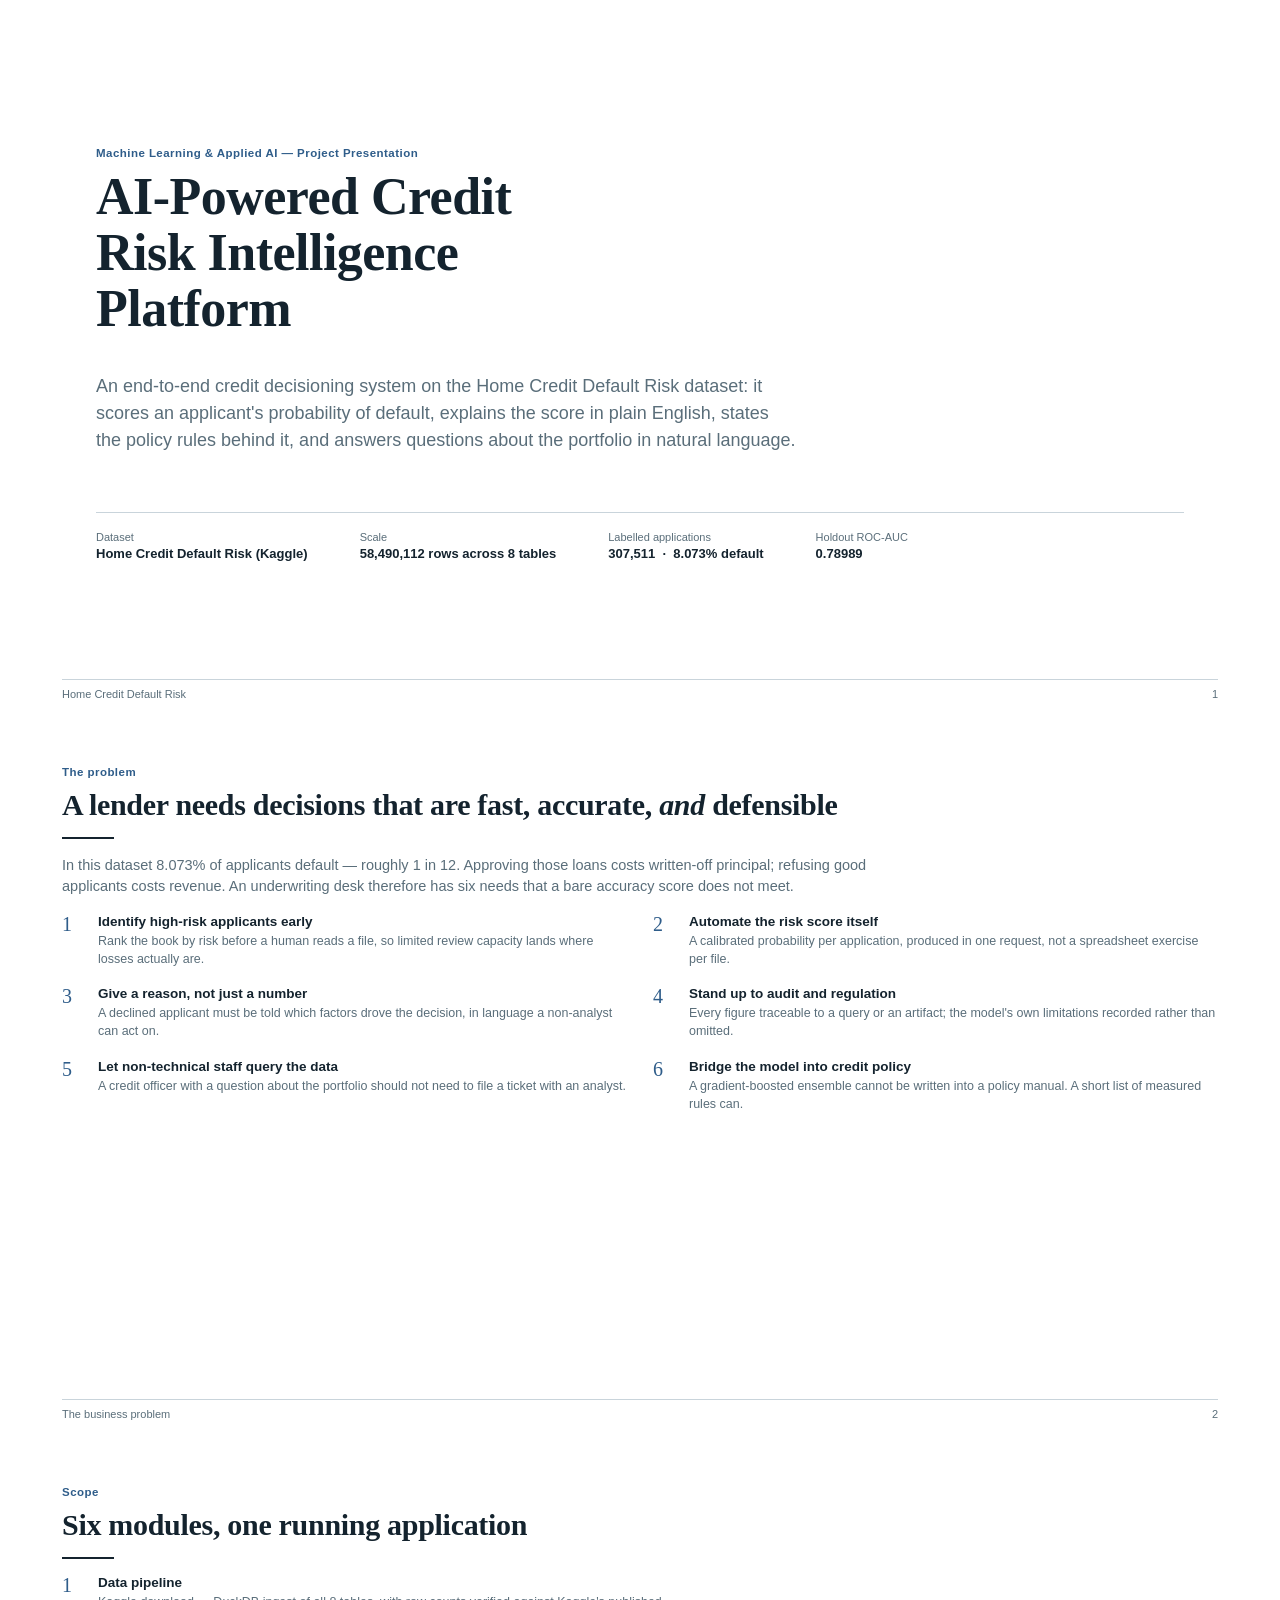
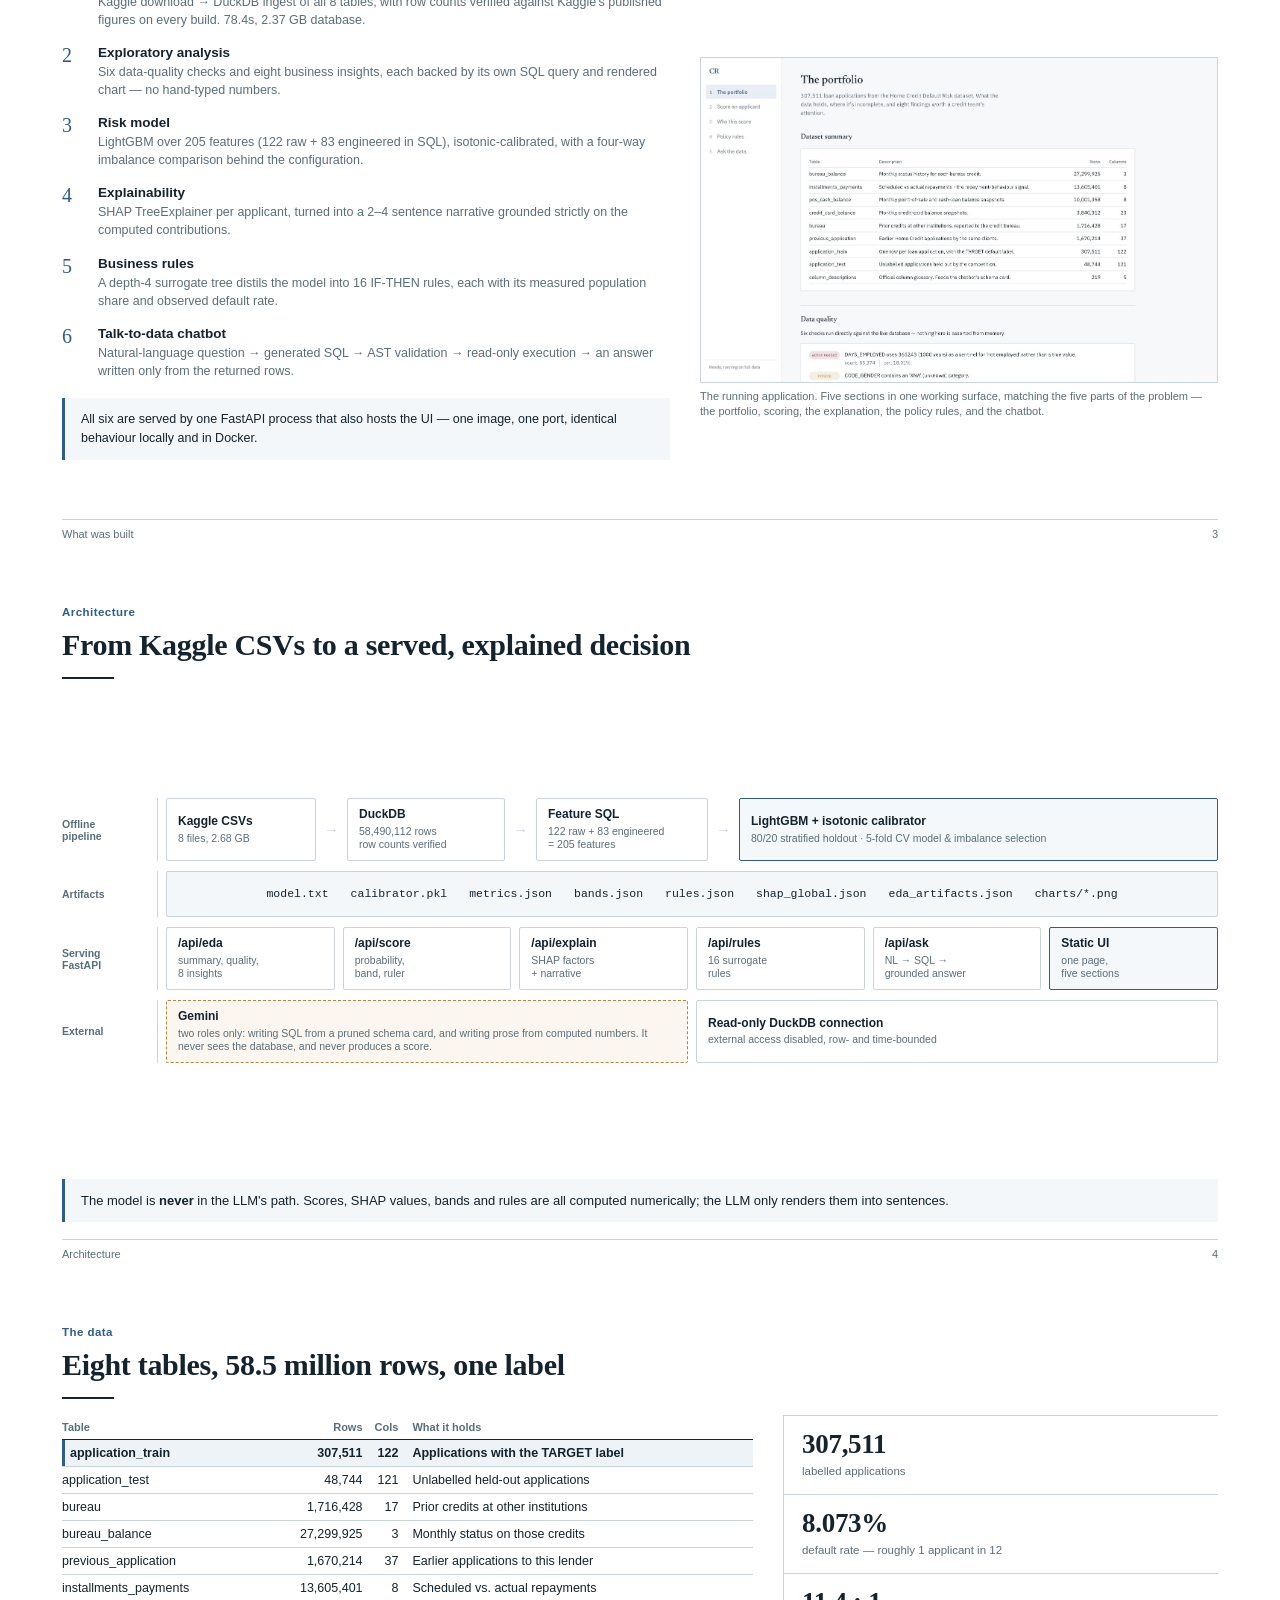
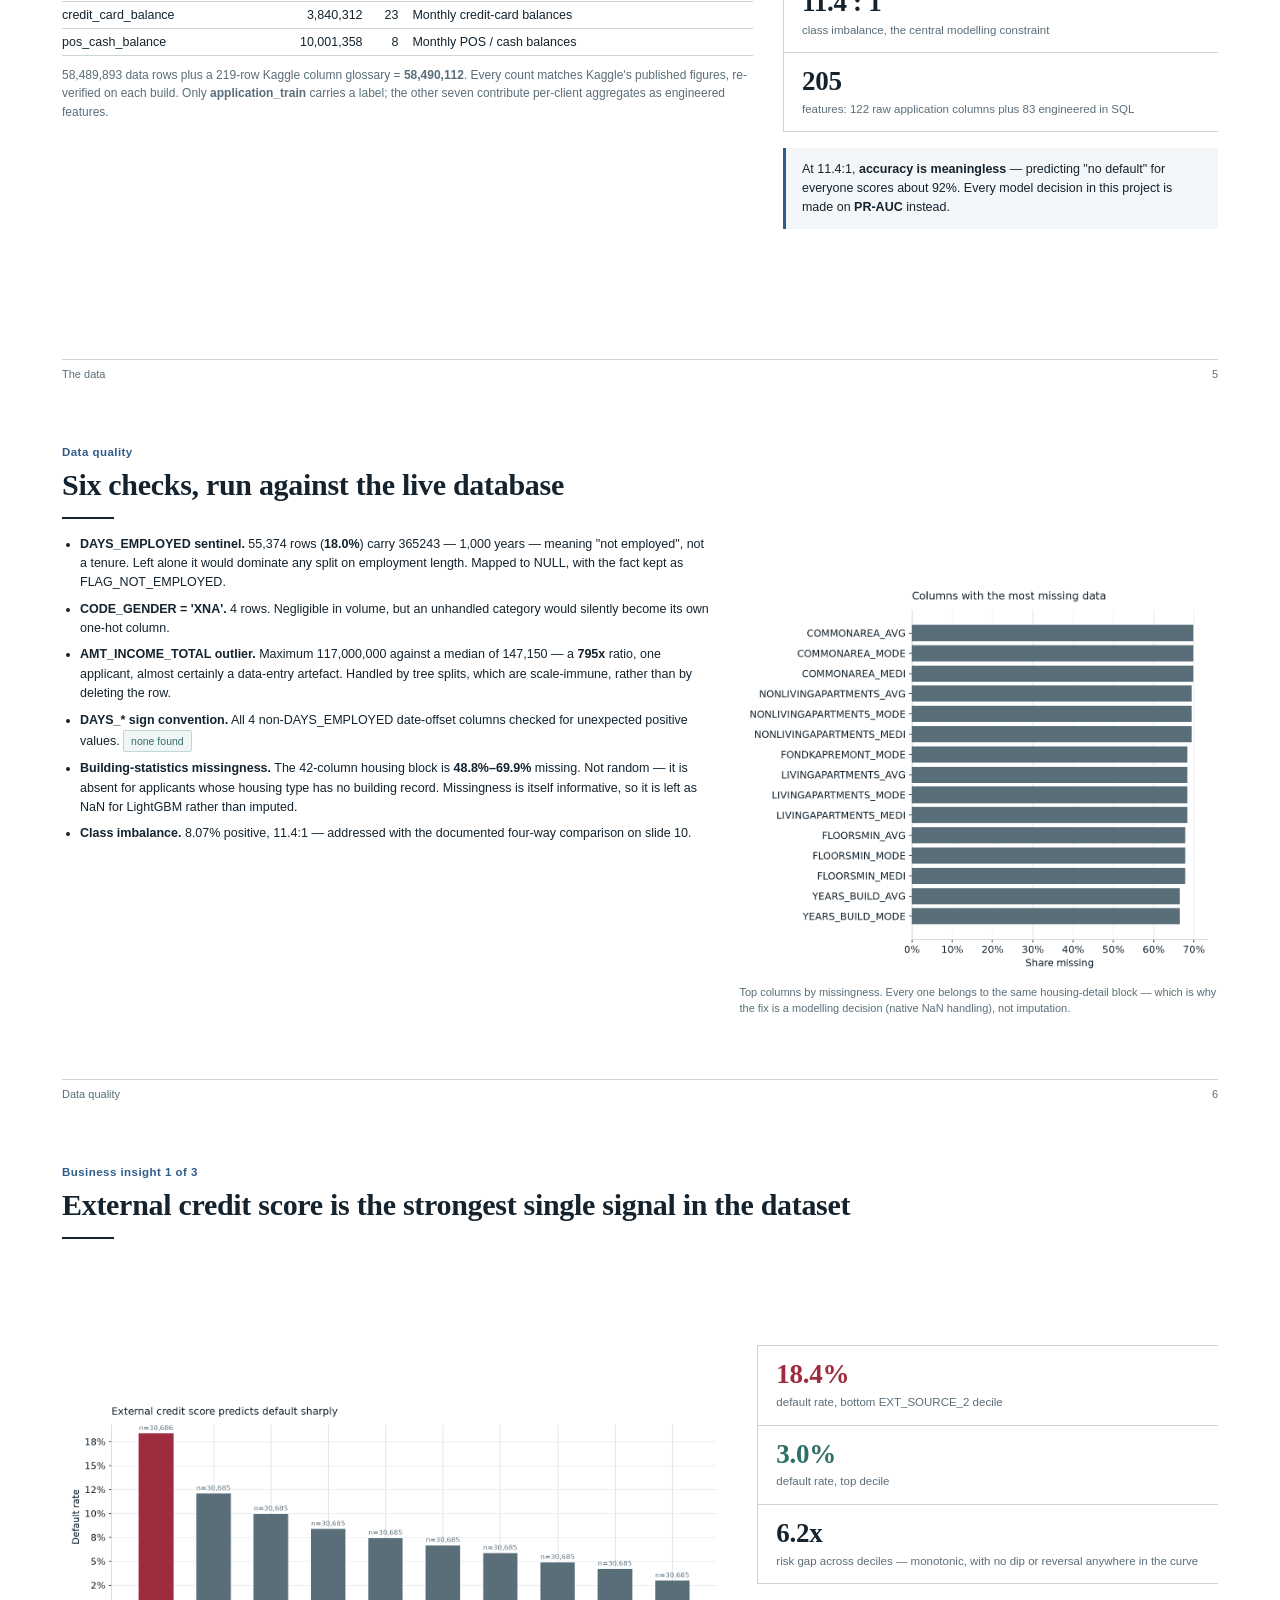
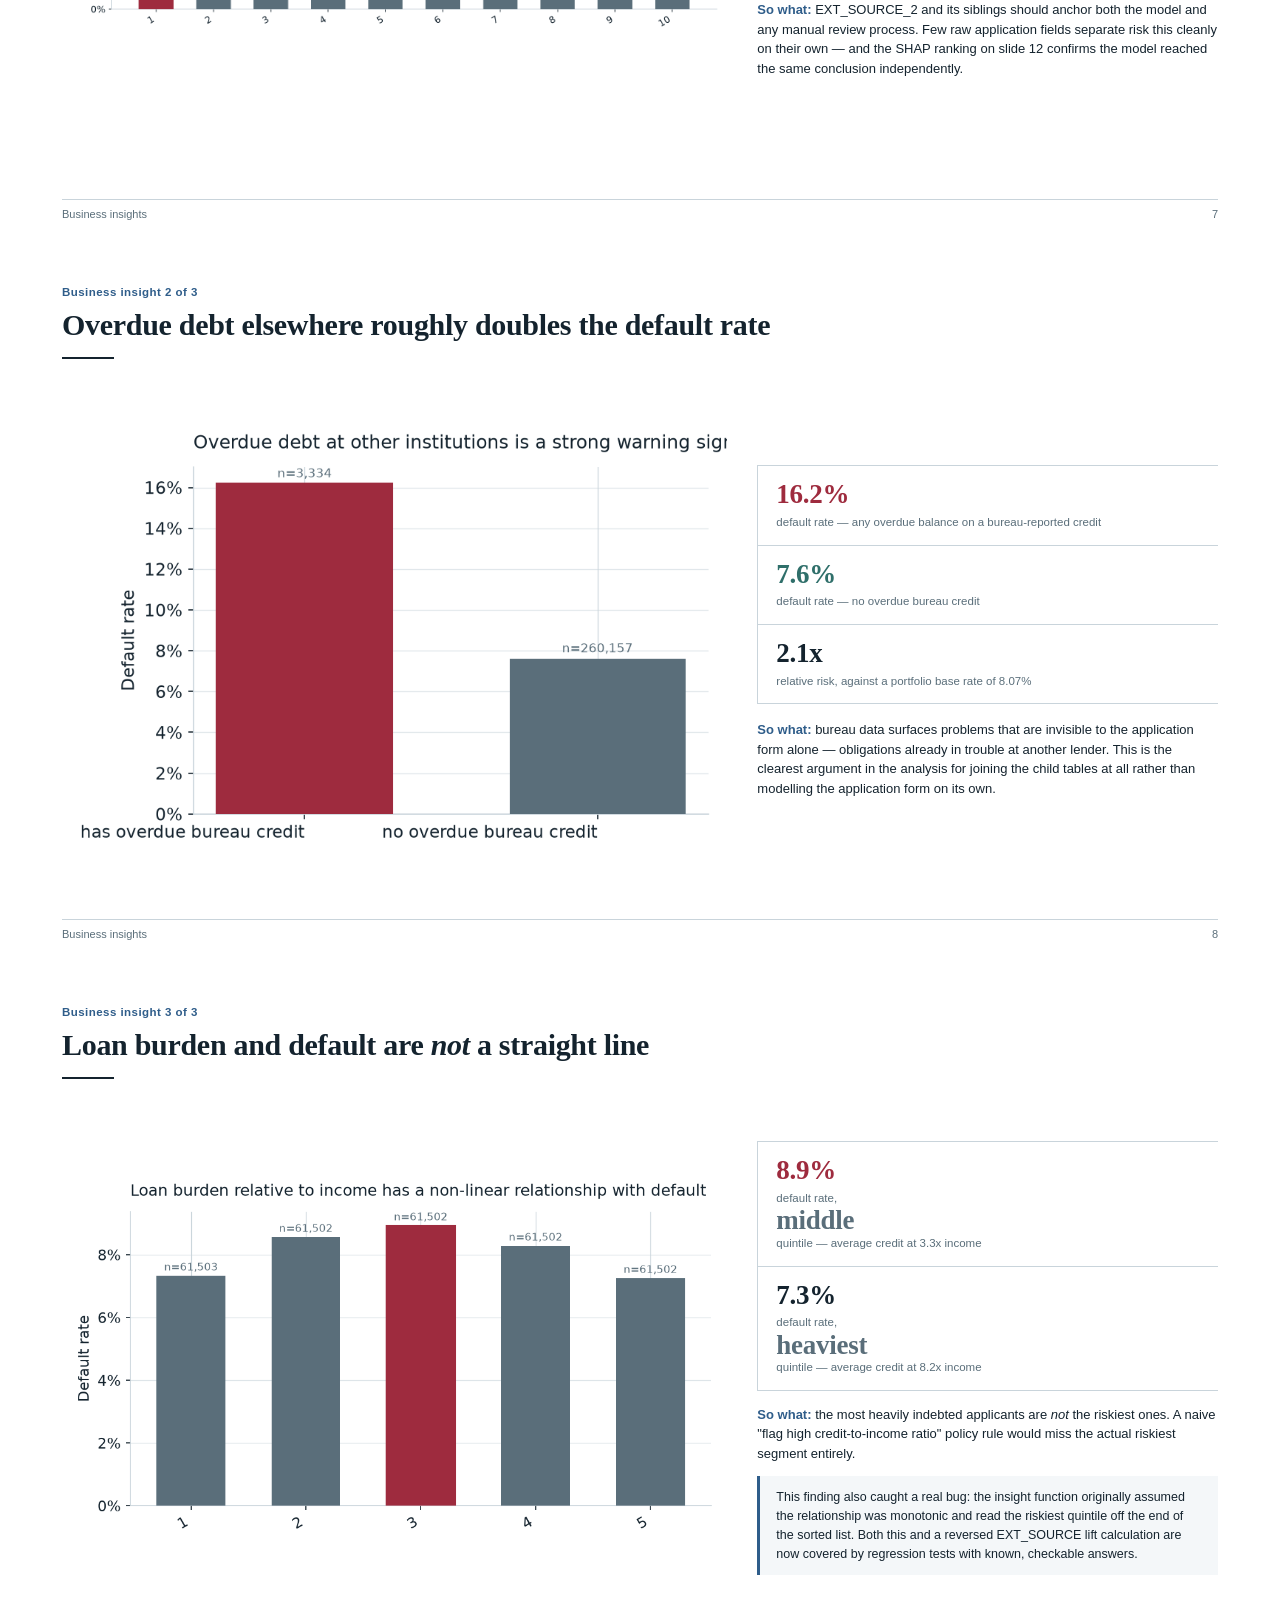
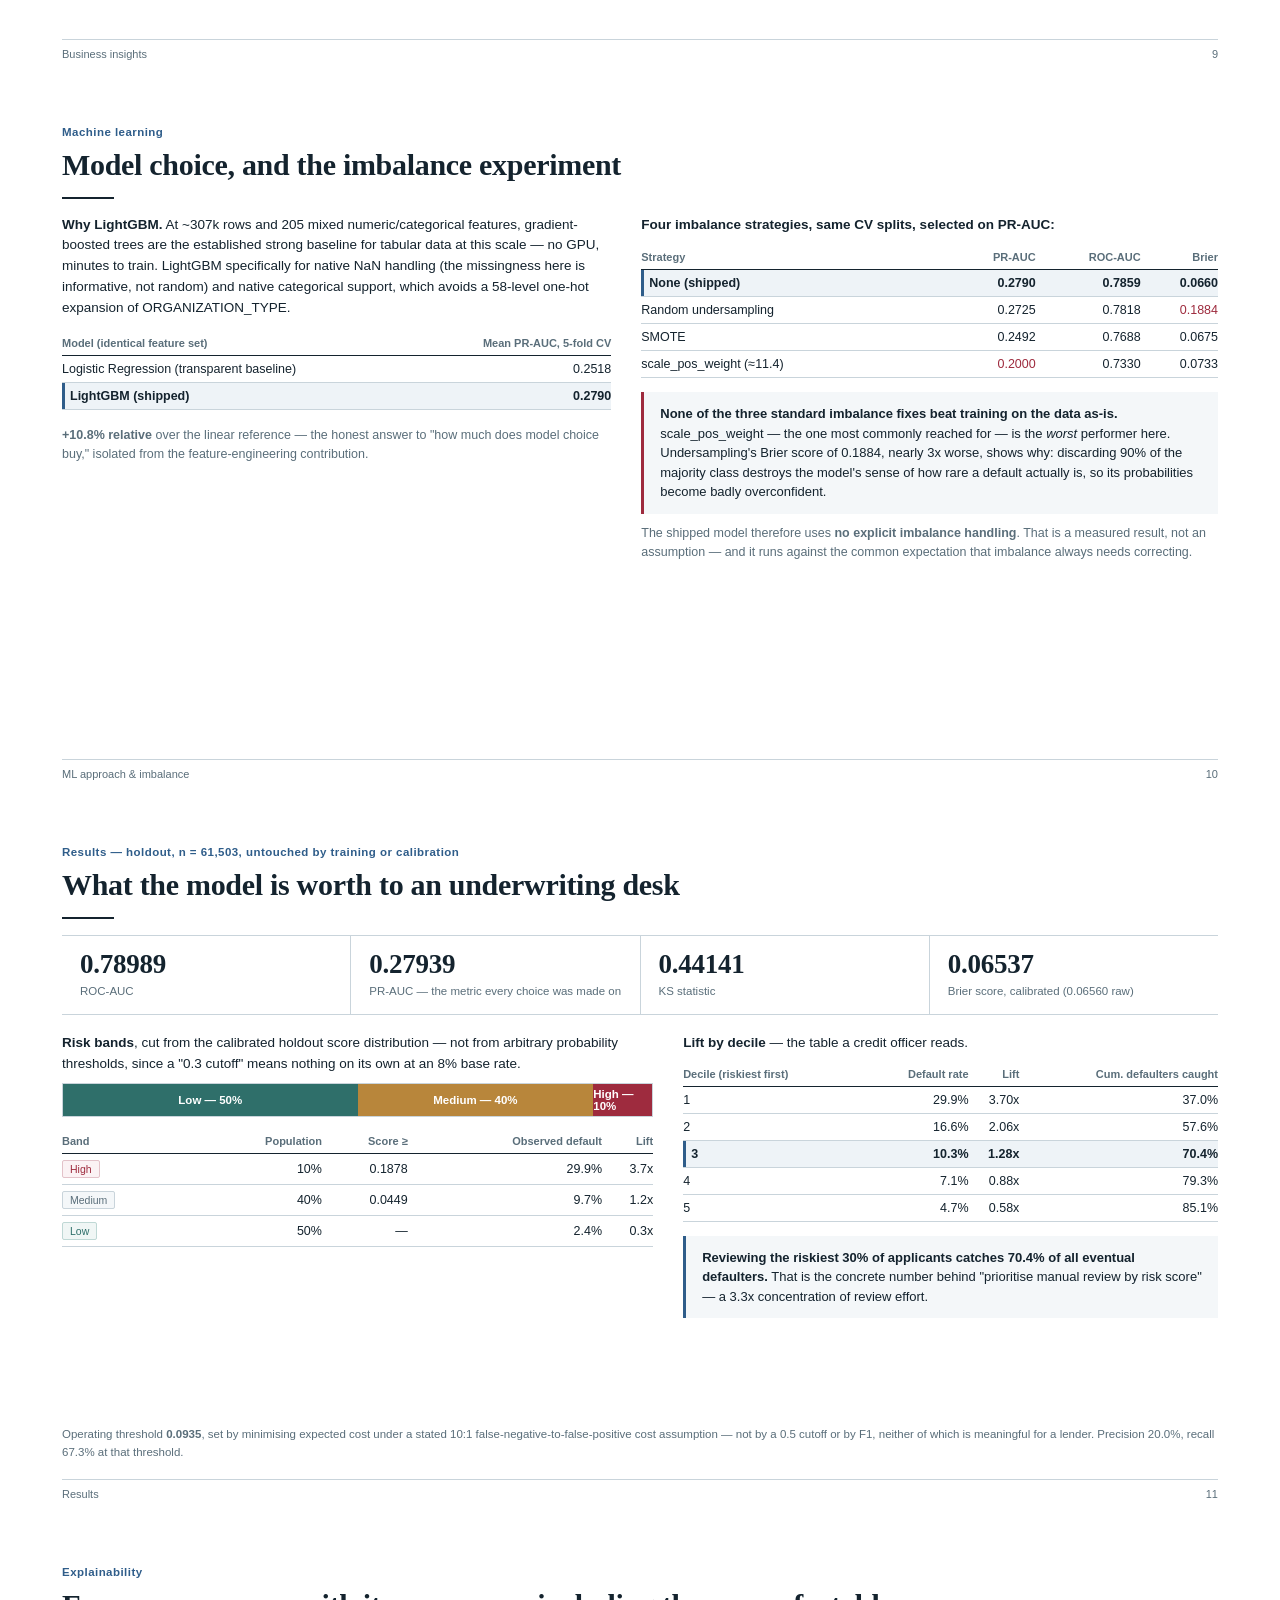
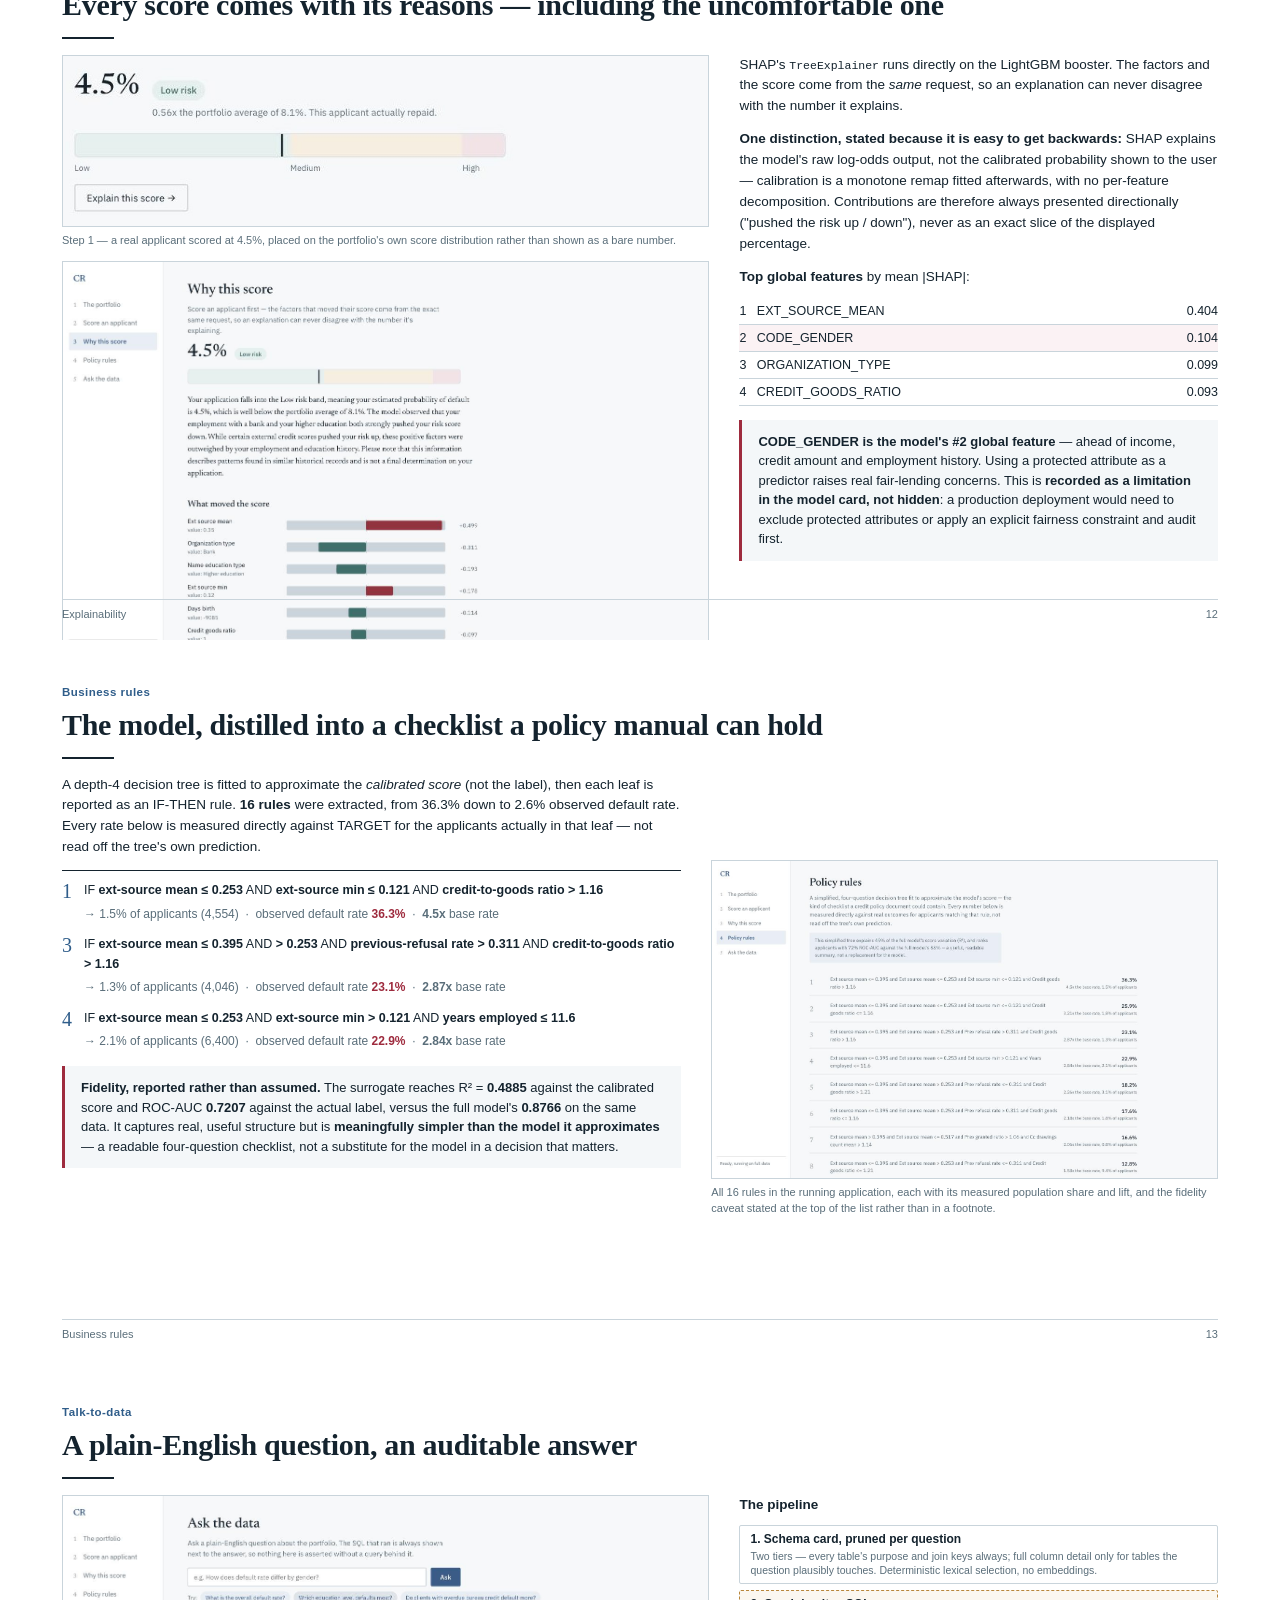
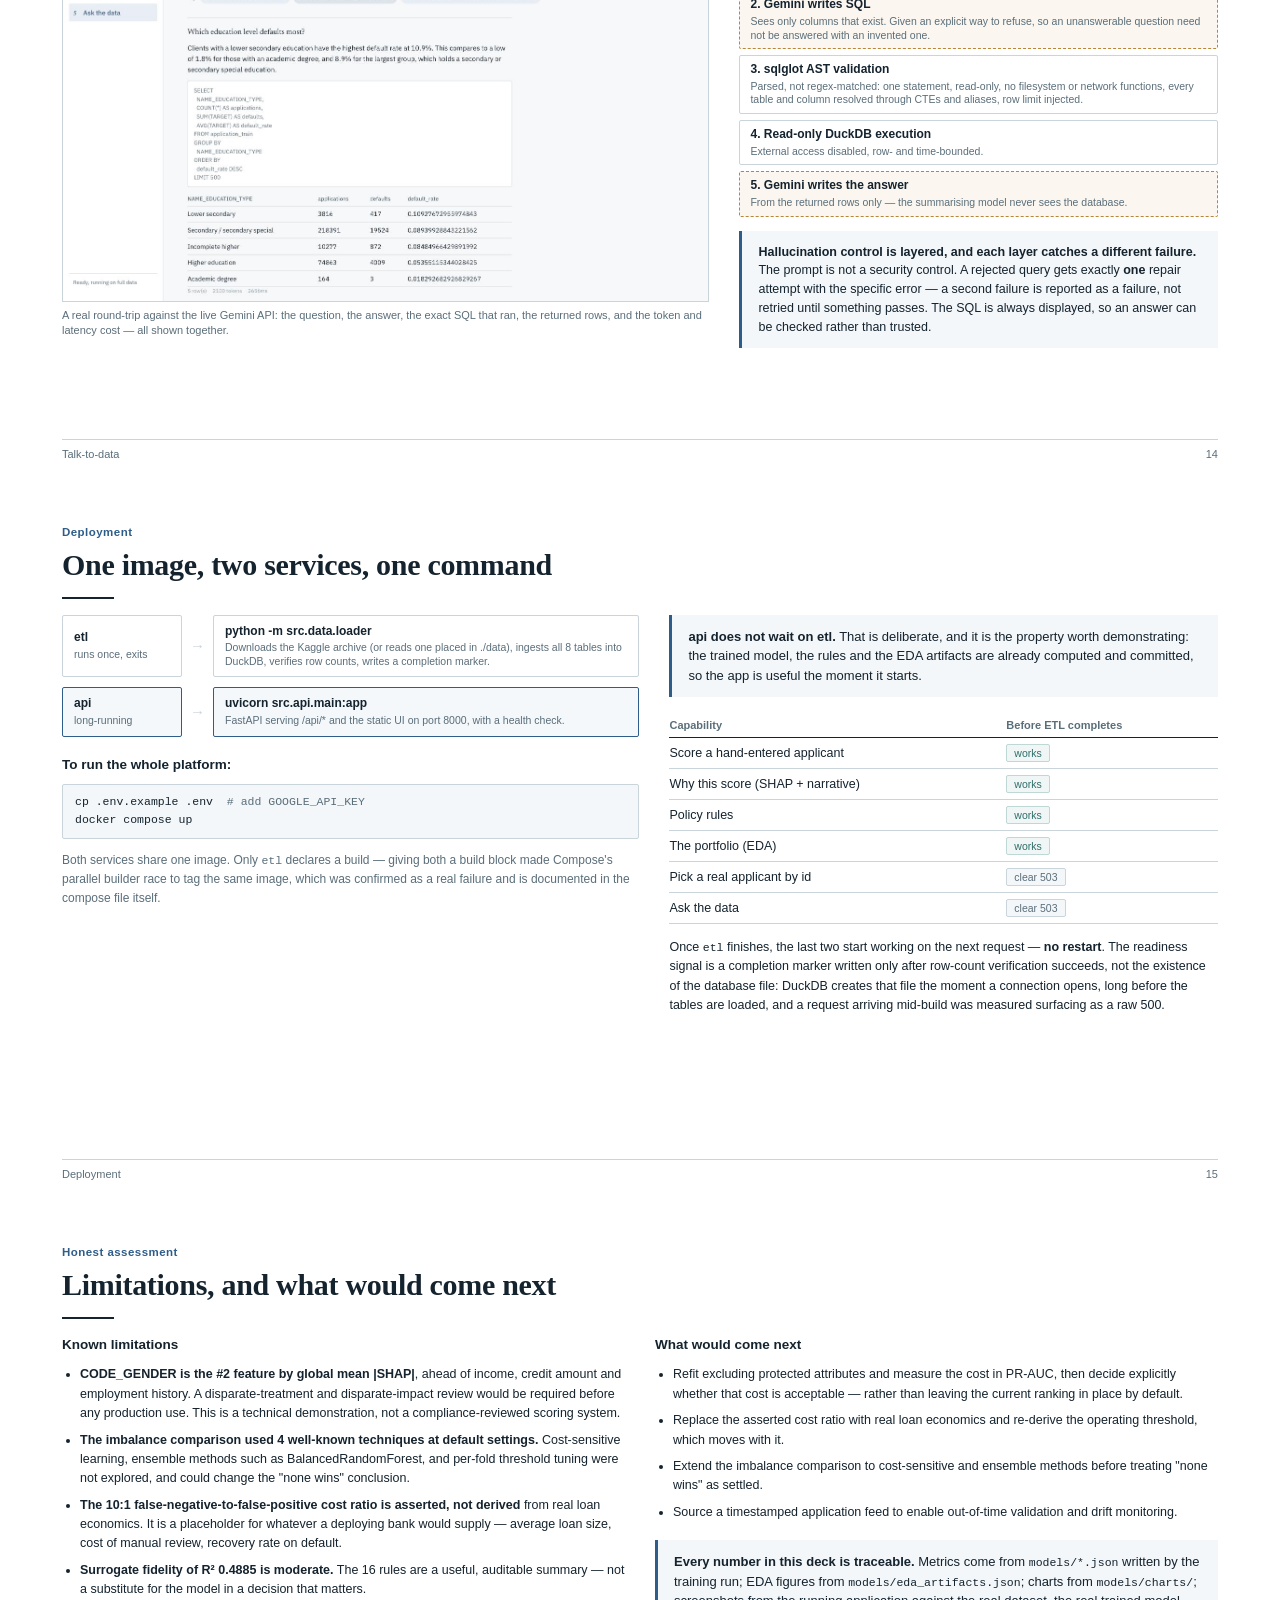
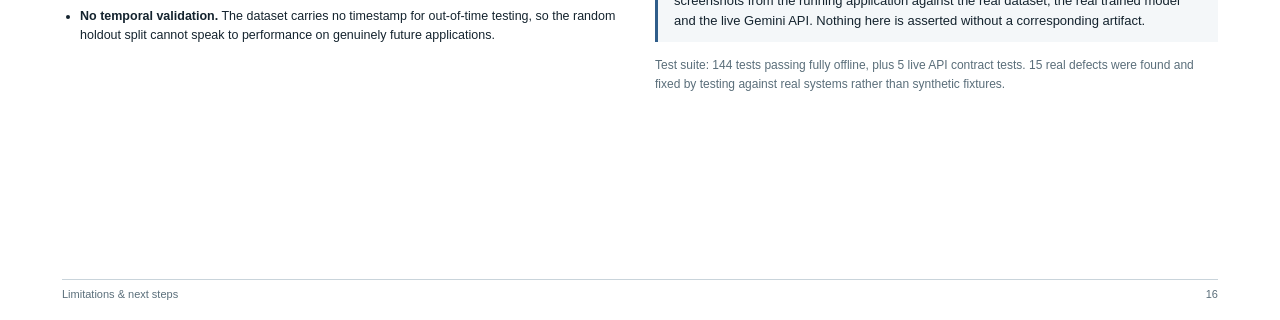
==== documents/presentation.html @ fe4139da "Add the project presentation (16 pages) with real app screenshots documents/project_presentation.pdf" ====
<!doctype html>
<html lang="en">
<head>
<meta charset="utf-8">
<title>AI-Powered Credit Risk Intelligence Platform</title>
<style>
  @page { size: 1280px 720px; margin: 0; }

  :root {
    --paper: #FFFFFF;
    --wash: #F4F7F9;
    --ink: #14232E;
    --slate: #5A6E7A;
    --hairline: #C9D4DB;
    --accent: #2F5D8A;
    --low: #2F6F6A;
    --med: #B8863B;
    --high: #9E2B3E;
  }

  * { box-sizing: border-box; }

  html, body {
    margin: 0; padding: 0;
    background: #fff;
    color: var(--ink);
    font-family: "IBM Plex Sans", -apple-system, "Segoe UI", Helvetica, Arial, sans-serif;
    -webkit-print-color-adjust: exact;
    print-color-adjust: exact;
  }

  .slide {
    width: 1280px; height: 720px;
    padding: 46px 62px 58px;
    page-break-after: always;
    break-after: page;
    position: relative;
    overflow: hidden;
    background: var(--paper);
    display: flex; flex-direction: column;
  }
  .slide:last-child { page-break-after: auto; break-after: auto; }

  /* running foot */
  .foot {
    position: absolute; left: 62px; right: 62px; bottom: 20px;
    display: flex; justify-content: space-between; align-items: baseline;
    font-size: 11px; color: var(--slate);
    border-top: 1px solid var(--hairline); padding-top: 8px;
  }
  .foot .n { font-variant-numeric: tabular-nums; }

  h1 {
    font-family: Georgia, "Times New Roman", serif;
    font-size: 30px; line-height: 1.15; font-weight: 600;
    margin: 0 0 4px;
    letter-spacing: -0.01em;
  }
  .eyebrow {
    font-size: 11.5px; color: var(--accent); font-weight: 600;
    margin: 0 0 10px; letter-spacing: 0.04em;
  }
  .deck { font-size: 14.5px; color: var(--slate); line-height: 1.5; max-width: 105ch; margin: 0 0 16px; }
  .body { font-size: 13.5px; line-height: 1.55; }

  .rule { height: 2px; background: var(--ink); width: 52px; margin: 10px 0 16px; }

  /* ---------- title slide ---------- */
  .title-slide { justify-content: center; padding-left: 96px; padding-right: 96px; }
  .title-slide h1 { font-size: 52px; line-height: 1.08; max-width: 20ch; margin-bottom: 18px; }
  .title-sub { font-size: 18px; color: var(--slate); line-height: 1.5; max-width: 70ch; }
  .title-meta {
    margin-top: 40px; padding-top: 18px; border-top: 1px solid var(--hairline);
    display: flex; gap: 52px; font-size: 13px;
  }
  .title-meta div span { display: block; color: var(--slate); font-size: 11px; margin-bottom: 3px; }
  .title-meta div b { font-weight: 600; font-variant-numeric: tabular-nums; }

  /* ---------- generic layout helpers ---------- */
  .cols { display: flex; gap: 30px; flex: 1; min-height: 0; }
  .col { flex: 1; min-width: 0; }
  .grow { flex: 1; min-height: 0; }

  .grid2 { display: grid; grid-template-columns: 1fr 1fr; gap: 14px 26px; }
  .grid3 { display: grid; grid-template-columns: repeat(3, 1fr); gap: 14px 22px; }

  /* numbered need/module cards */
  .item { display: flex; gap: 12px; align-items: flex-start; }
  .item .num {
    font-family: Georgia, serif; font-size: 20px; color: var(--accent);
    line-height: 1; width: 24px; flex: none; font-variant-numeric: tabular-nums;
  }
  .item .t { font-size: 13.5px; font-weight: 600; margin: 0 0 3px; }
  .item .d { font-size: 12.5px; color: var(--slate); line-height: 1.45; margin: 0; }

  /* stat blocks */
  .stats { display: flex; gap: 0; border-top: 1px solid var(--hairline); border-bottom: 1px solid var(--hairline); }
  .stat { flex: 1; padding: 14px 18px; border-right: 1px solid var(--hairline); }
  .stat:last-child { border-right: 0; }
  .stat b {
    display: block; font-family: Georgia, serif; font-size: 27px; font-weight: 600;
    line-height: 1.1; font-variant-numeric: tabular-nums; letter-spacing: -0.01em;
  }
  .stat span { display: block; font-size: 11.5px; color: var(--slate); margin-top: 5px; line-height: 1.35; }

  /* tables */
  table { width: 100%; border-collapse: collapse; font-size: 12.5px; }
  th {
    text-align: left; font-weight: 600; font-size: 11px; color: var(--slate);
    padding: 6px 10px 6px 0; border-bottom: 1px solid var(--ink);
  }
  td { padding: 6px 10px 6px 0; border-bottom: 1px solid var(--hairline); font-variant-numeric: tabular-nums; }
  td.num, th.num { text-align: right; padding-right: 0; }
  tr.hl td { background: #EEF3F7; font-weight: 600; }
  tr.hl td:first-child { box-shadow: inset 3px 0 0 var(--accent); padding-left: 8px; }

  /* charts + screenshots */
  figure { margin: 0; }
  .shot {
    border: 1px solid var(--hairline); background: var(--wash);
    display: block; width: 100%; height: auto;
  }
  .chart { display: block; width: 100%; height: auto; }
  figcaption { font-size: 11px; color: var(--slate); margin-top: 6px; line-height: 1.4; }

  /* callout */
  .callout {
    background: var(--wash); border-left: 3px solid var(--accent);
    padding: 12px 16px; font-size: 13px; line-height: 1.5;
  }
  .callout.warn { border-left-color: var(--high); }
  .callout b { font-weight: 600; }

  .sowhat { font-size: 13px; line-height: 1.5; }
  .sowhat b { color: var(--accent); }

  ul.tight { margin: 0; padding-left: 18px; font-size: 13px; line-height: 1.55; }
  ul.tight li { margin-bottom: 7px; }
  ul.tight li b { font-weight: 600; }

  .mono { font-family: "SF Mono", Menlo, Consolas, monospace; font-size: 11.5px; }

  .tag {
    display: inline-block; font-size: 10.5px; padding: 2px 7px; border-radius: 2px;
    background: var(--wash); color: var(--slate); border: 1px solid var(--hairline);
  }
  .tag.hi { color: var(--high); border-color: #E3C2C9; background: #FBF2F4; }
  .tag.lo { color: var(--low); border-color: #BFD8D5; background: #F0F6F5; }

  /* architecture diagram */
  .arch { display: flex; flex-direction: column; gap: 10px; flex: 1; justify-content: center; }
  .lane { display: flex; align-items: stretch; gap: 8px; }
  .lane-label {
    width: 96px; flex: none; font-size: 10.5px; color: var(--slate);
    display: flex; align-items: center; font-weight: 600;
    border-right: 1px solid var(--hairline); padding-right: 10px;
  }
  .box {
    border: 1px solid var(--hairline); background: var(--paper);
    padding: 8px 11px; font-size: 12px; line-height: 1.3; border-radius: 2px;
    display: flex; flex-direction: column; justify-content: center; min-height: 46px;
  }
  .box b { display: block; font-weight: 600; font-size: 12px; }
  .box i { font-style: normal; display: block; font-size: 10.5px; color: var(--slate); margin-top: 2px; }
  .box.accent { border-color: var(--accent); border-width: 1.5px; background: #F4F8FB; }
  .box.llm { border-color: var(--med); background: #FBF7F0; border-style: dashed; }
  .arrow { display: flex; align-items: center; color: var(--hairline); font-size: 15px; flex: none; }
  .flex1 { flex: 1; }

  /* band bar */
  .bands { display: flex; height: 34px; border: 1px solid var(--hairline); }
  .band { display: flex; align-items: center; justify-content: center; font-size: 11.5px; color: #fff; font-weight: 600; }
  .band.h { background: var(--high); }
  .band.m { background: var(--med); }
  .band.l { background: var(--low); }
  .bandkey { display: flex; margin-top: 6px; font-size: 11px; color: var(--slate); }
</style>
</head>
<body>

<!-- ============================================ 1. TITLE -->
<section class="slide title-slide">
  <p class="eyebrow">Machine Learning &amp; Applied AI — Project Presentation</p>
  <h1>AI-Powered Credit Risk Intelligence Platform</h1>
  <p class="title-sub">
    An end-to-end credit decisioning system on the Home Credit Default Risk dataset:
    it scores an applicant's probability of default, explains the score in plain
    English, states the policy rules behind it, and answers questions about the
    portfolio in natural language.
  </p>
  <div class="title-meta">
    <div><span>Dataset</span><b>Home Credit Default Risk (Kaggle)</b></div>
    <div><span>Scale</span><b>58,490,112 rows across 8 tables</b></div>
    <div><span>Labelled applications</span><b>307,511 &nbsp;·&nbsp; 8.073% default</b></div>
    <div><span>Holdout ROC-AUC</span><b>0.78989</b></div>
  </div>
  <div class="foot"><span>Home Credit Default Risk</span><span class="n">1</span></div>
</section>

<!-- ============================================ 2. BUSINESS PROBLEM -->
<section class="slide">
  <p class="eyebrow">The problem</p>
  <h1>A lender needs decisions that are fast, accurate, <em>and</em> defensible</h1>
  <div class="rule"></div>
  <p class="deck">
    In this dataset 8.073% of applicants default — roughly 1 in 12. Approving those
    loans costs written-off principal; refusing good applicants costs revenue.
    An underwriting desk therefore has six needs that a bare accuracy score does not meet.
  </p>
  <div class="grid2 grow" style="align-content:start; row-gap:18px;">
    <div class="item"><span class="num">1</span><div>
      <p class="t">Identify high-risk applicants early</p>
      <p class="d">Rank the book by risk before a human reads a file, so limited review capacity lands where losses actually are.</p></div></div>
    <div class="item"><span class="num">2</span><div>
      <p class="t">Automate the risk score itself</p>
      <p class="d">A calibrated probability per application, produced in one request, not a spreadsheet exercise per file.</p></div></div>
    <div class="item"><span class="num">3</span><div>
      <p class="t">Give a reason, not just a number</p>
      <p class="d">A declined applicant must be told which factors drove the decision, in language a non-analyst can act on.</p></div></div>
    <div class="item"><span class="num">4</span><div>
      <p class="t">Stand up to audit and regulation</p>
      <p class="d">Every figure traceable to a query or an artifact; the model's own limitations recorded rather than omitted.</p></div></div>
    <div class="item"><span class="num">5</span><div>
      <p class="t">Let non-technical staff query the data</p>
      <p class="d">A credit officer with a question about the portfolio should not need to file a ticket with an analyst.</p></div></div>
    <div class="item"><span class="num">6</span><div>
      <p class="t">Bridge the model into credit policy</p>
      <p class="d">A gradient-boosted ensemble cannot be written into a policy manual. A short list of measured rules can.</p></div></div>
  </div>
  <div class="foot"><span>The business problem</span><span class="n">2</span></div>
</section>

<!-- ============================================ 3. WHAT WAS BUILT -->
<section class="slide">
  <p class="eyebrow">Scope</p>
  <h1>Six modules, one running application</h1>
  <div class="rule"></div>
  <div class="cols">
    <div class="col" style="flex:1.08; display:flex; flex-direction:column; gap:16px">
      <div class="item"><span class="num">1</span><div>
        <p class="t">Data pipeline</p>
        <p class="d">Kaggle download → DuckDB ingest of all 8 tables, with row counts verified against Kaggle's published figures on every build. 78.4s, 2.37 GB database.</p></div></div>
      <div class="item"><span class="num">2</span><div>
        <p class="t">Exploratory analysis</p>
        <p class="d">Six data-quality checks and eight business insights, each backed by its own SQL query and rendered chart — no hand-typed numbers.</p></div></div>
      <div class="item"><span class="num">3</span><div>
        <p class="t">Risk model</p>
        <p class="d">LightGBM over 205 features (122 raw + 83 engineered in SQL), isotonic-calibrated, with a four-way imbalance comparison behind the configuration.</p></div></div>
      <div class="item"><span class="num">4</span><div>
        <p class="t">Explainability</p>
        <p class="d">SHAP TreeExplainer per applicant, turned into a 2–4 sentence narrative grounded strictly on the computed contributions.</p></div></div>
      <div class="item"><span class="num">5</span><div>
        <p class="t">Business rules</p>
        <p class="d">A depth-4 surrogate tree distils the model into 16 IF-THEN rules, each with its measured population share and observed default rate.</p></div></div>
      <div class="item"><span class="num">6</span><div>
        <p class="t">Talk-to-data chatbot</p>
        <p class="d">Natural-language question → generated SQL → AST validation → read-only execution → an answer written only from the returned rows.</p></div></div>
      <div class="callout" style="margin-top:2px; font-size:12.5px">
        All six are served by one FastAPI process that also hosts the UI — one image,
        one port, identical behaviour locally and in Docker.
      </div>
    </div>
    <div class="col" style="flex:0.92; display:flex; align-items:center">
      <figure>
        <img class="shot" src="screenshots/01_portfolio.jpg" alt="The portfolio section of the running application">
        <figcaption>The running application. Five sections in one working surface,
        matching the five parts of the problem — the portfolio, scoring, the
        explanation, the policy rules, and the chatbot.</figcaption>
      </figure>
    </div>
  </div>
  <div class="foot"><span>What was built</span><span class="n">3</span></div>
</section>

<!-- ============================================ 4. ARCHITECTURE -->
<section class="slide">
  <p class="eyebrow">Architecture</p>
  <h1>From Kaggle CSVs to a served, explained decision</h1>
  <div class="rule"></div>

  <div class="arch">
    <div class="lane">
      <div class="lane-label">Offline<br>pipeline</div>
      <div class="box" style="width:150px"><b>Kaggle CSVs</b><i>8 files, 2.68 GB</i></div>
      <div class="arrow">→</div>
      <div class="box" style="width:158px"><b>DuckDB</b><i>58,490,112 rows<br>row counts verified</i></div>
      <div class="arrow">→</div>
      <div class="box" style="width:172px"><b>Feature SQL</b><i>122 raw + 83 engineered<br>= 205 features</i></div>
      <div class="arrow">→</div>
      <div class="box accent flex1"><b>LightGBM + isotonic calibrator</b><i>80/20 stratified holdout · 5-fold CV model &amp; imbalance selection</i></div>
    </div>

    <div class="lane">
      <div class="lane-label">Artifacts</div>
      <div class="box flex1" style="flex-direction:row; gap:22px; align-items:center; background:var(--wash)">
        <span class="mono">model.txt</span><span class="mono">calibrator.pkl</span><span class="mono">metrics.json</span>
        <span class="mono">bands.json</span><span class="mono">rules.json</span><span class="mono">shap_global.json</span>
        <span class="mono">eda_artifacts.json</span><span class="mono">charts/*.png</span>
      </div>
    </div>

    <div class="lane">
      <div class="lane-label">Serving<br>FastAPI</div>
      <div class="box flex1"><b>/api/eda</b><i>summary, quality,<br>8 insights</i></div>
      <div class="box flex1"><b>/api/score</b><i>probability,<br>band, ruler</i></div>
      <div class="box flex1"><b>/api/explain</b><i>SHAP factors<br>+ narrative</i></div>
      <div class="box flex1"><b>/api/rules</b><i>16 surrogate<br>rules</i></div>
      <div class="box flex1"><b>/api/ask</b><i>NL → SQL →<br>grounded answer</i></div>
      <div class="box accent flex1"><b>Static UI</b><i>one page,<br>five sections</i></div>
    </div>

    <div class="lane">
      <div class="lane-label">External</div>
      <div class="box llm flex1"><b>Gemini</b><i>two roles only: writing SQL from a pruned schema card, and writing prose from computed numbers. It never sees the database, and never produces a score.</i></div>
      <div class="box flex1" style="width:290px"><b>Read-only DuckDB connection</b><i>external access disabled, row- and time-bounded</i></div>
    </div>
  </div>

  <div class="callout" style="margin-top:12px">
    The model is <b>never</b> in the LLM's path. Scores, SHAP values, bands and rules are all
    computed numerically; the LLM only renders them into sentences.
  </div>
  <div class="foot"><span>Architecture</span><span class="n">4</span></div>
</section>

<!-- ============================================ 5. THE DATA -->
<section class="slide">
  <p class="eyebrow">The data</p>
  <h1>Eight tables, 58.5 million rows, one label</h1>
  <div class="rule"></div>
  <div class="cols">
    <div class="col" style="flex:1.35">
      <table>
        <thead><tr><th>Table</th><th class="num">Rows</th><th class="num">Cols</th><th style="padding-left:14px">What it holds</th></tr></thead>
        <tbody>
          <tr class="hl"><td>application_train</td><td class="num">307,511</td><td class="num">122</td><td style="padding-left:14px">Applications with the TARGET label</td></tr>
          <tr><td>application_test</td><td class="num">48,744</td><td class="num">121</td><td style="padding-left:14px">Unlabelled held-out applications</td></tr>
          <tr><td>bureau</td><td class="num">1,716,428</td><td class="num">17</td><td style="padding-left:14px">Prior credits at other institutions</td></tr>
          <tr><td>bureau_balance</td><td class="num">27,299,925</td><td class="num">3</td><td style="padding-left:14px">Monthly status on those credits</td></tr>
          <tr><td>previous_application</td><td class="num">1,670,214</td><td class="num">37</td><td style="padding-left:14px">Earlier applications to this lender</td></tr>
          <tr><td>installments_payments</td><td class="num">13,605,401</td><td class="num">8</td><td style="padding-left:14px">Scheduled vs. actual repayments</td></tr>
          <tr><td>credit_card_balance</td><td class="num">3,840,312</td><td class="num">23</td><td style="padding-left:14px">Monthly credit-card balances</td></tr>
          <tr><td>pos_cash_balance</td><td class="num">10,001,358</td><td class="num">8</td><td style="padding-left:14px">Monthly POS / cash balances</td></tr>
        </tbody>
      </table>
      <p class="body" style="color:var(--slate); font-size:12px; margin-top:10px">
        58,489,893 data rows plus a 219-row Kaggle column glossary = <b>58,490,112</b>.
        Every count matches Kaggle's published figures, re-verified on each build.
        Only <b>application_train</b> carries a label; the other seven contribute
        per-client aggregates as engineered features.
      </p>
    </div>
    <div class="col" style="flex:0.85">
      <div class="stats" style="flex-direction:column; border-left:1px solid var(--hairline)">
        <div class="stat" style="border-right:0; border-bottom:1px solid var(--hairline)">
          <b>307,511</b><span>labelled applications</span></div>
        <div class="stat" style="border-right:0; border-bottom:1px solid var(--hairline)">
          <b>8.073%</b><span>default rate — roughly 1 applicant in 12</span></div>
        <div class="stat" style="border-right:0; border-bottom:1px solid var(--hairline)">
          <b>11.4 : 1</b><span>class imbalance, the central modelling constraint</span></div>
        <div class="stat" style="border-right:0">
          <b>205</b><span>features: 122 raw application columns plus 83 engineered in SQL</span></div>
      </div>
      <div class="callout" style="margin-top:16px; font-size:12.5px">
        At 11.4:1, <b>accuracy is meaningless</b> — predicting "no default" for
        everyone scores about 92%. Every model decision in this project is made on
        <b>PR-AUC</b> instead.
      </div>
    </div>
  </div>
  <div class="foot"><span>The data</span><span class="n">5</span></div>
</section>

<!-- ============================================ 6. DATA QUALITY -->
<section class="slide">
  <p class="eyebrow">Data quality</p>
  <h1>Six checks, run against the live database</h1>
  <div class="rule"></div>
  <div class="cols">
    <div class="col" style="flex:1.15">
      <ul class="tight" style="font-size:12.5px">
        <li><b>DAYS_EMPLOYED sentinel.</b> 55,374 rows (<b>18.0%</b>) carry 365243 — 1,000 years — meaning "not employed", not a tenure. Left alone it would dominate any split on employment length. Mapped to NULL, with the fact kept as FLAG_NOT_EMPLOYED.</li>
        <li><b>CODE_GENDER = 'XNA'.</b> 4 rows. Negligible in volume, but an unhandled category would silently become its own one-hot column.</li>
        <li><b>AMT_INCOME_TOTAL outlier.</b> Maximum 117,000,000 against a median of 147,150 — a <b>795x</b> ratio, one applicant, almost certainly a data-entry artefact. Handled by tree splits, which are scale-immune, rather than by deleting the row.</li>
        <li><b>DAYS_* sign convention.</b> All 4 non-DAYS_EMPLOYED date-offset columns checked for unexpected positive values. <span class="tag lo">none found</span></li>
        <li><b>Building-statistics missingness.</b> The 42-column housing block is <b>48.8%–69.9%</b> missing. Not random — it is absent for applicants whose housing type has no building record. Missingness is itself informative, so it is left as NaN for LightGBM rather than imputed.</li>
        <li><b>Class imbalance.</b> 8.07% positive, 11.4:1 — addressed with the documented four-way comparison on slide 10.</li>
      </ul>
    </div>
    <div class="col" style="flex:0.85; display:flex; flex-direction:column; justify-content:center">
      <figure>
        <img class="chart" src="../models/charts/missing_values.png" alt="Missing values by column">
        <figcaption>Top columns by missingness. Every one belongs to the same
        housing-detail block — which is why the fix is a modelling decision
        (native NaN handling), not imputation.</figcaption>
      </figure>
    </div>
  </div>
  <div class="foot"><span>Data quality</span><span class="n">6</span></div>
</section>

<!-- ============================================ 7. INSIGHT 1 -->
<section class="slide">
  <p class="eyebrow">Business insight 1 of 3</p>
  <h1>External credit score is the strongest single signal in the dataset</h1>
  <div class="rule"></div>
  <div class="cols" style="align-items:center">
    <div class="col" style="flex:1.3">
      <figure><img class="chart" src="../models/charts/ext_source_decile.png" alt="Default rate by EXT_SOURCE_2 decile"></figure>
    </div>
    <div class="col" style="flex:0.9">
      <div class="stats" style="flex-direction:column; border-left:1px solid var(--hairline); margin-bottom:16px">
        <div class="stat" style="border-right:0; border-bottom:1px solid var(--hairline)">
          <b style="color:var(--high)">18.4%</b><span>default rate, bottom EXT_SOURCE_2 decile</span></div>
        <div class="stat" style="border-right:0; border-bottom:1px solid var(--hairline)">
          <b style="color:var(--low)">3.0%</b><span>default rate, top decile</span></div>
        <div class="stat" style="border-right:0">
          <b>6.2x</b><span>risk gap across deciles — monotonic, with no dip or reversal anywhere in the curve</span></div>
      </div>
      <p class="sowhat"><b>So what:</b> EXT_SOURCE_2 and its siblings should anchor both
      the model and any manual review process. Few raw application fields separate
      risk this cleanly on their own — and the SHAP ranking on slide 12 confirms
      the model reached the same conclusion independently.</p>
    </div>
  </div>
  <div class="foot"><span>Business insights</span><span class="n">7</span></div>
</section>

<!-- ============================================ 8. INSIGHT 2 -->
<section class="slide">
  <p class="eyebrow">Business insight 2 of 3</p>
  <h1>Overdue debt elsewhere roughly doubles the default rate</h1>
  <div class="rule"></div>
  <div class="cols" style="align-items:center">
    <div class="col" style="flex:1.3">
      <figure><img class="chart" src="../models/charts/bureau_overdue_vs_default.png" alt="Default rate by presence of overdue bureau credit"></figure>
    </div>
    <div class="col" style="flex:0.9">
      <div class="stats" style="flex-direction:column; border-left:1px solid var(--hairline); margin-bottom:16px">
        <div class="stat" style="border-right:0; border-bottom:1px solid var(--hairline)">
          <b style="color:var(--high)">16.2%</b><span>default rate — any overdue balance on a bureau-reported credit</span></div>
        <div class="stat" style="border-right:0; border-bottom:1px solid var(--hairline)">
          <b style="color:var(--low)">7.6%</b><span>default rate — no overdue bureau credit</span></div>
        <div class="stat" style="border-right:0">
          <b>2.1x</b><span>relative risk, against a portfolio base rate of 8.07%</span></div>
      </div>
      <p class="sowhat"><b>So what:</b> bureau data surfaces problems that are invisible
      to the application form alone — obligations already in trouble at another
      lender. This is the clearest argument in the analysis for joining the child
      tables at all rather than modelling the application form on its own.</p>
    </div>
  </div>
  <div class="foot"><span>Business insights</span><span class="n">8</span></div>
</section>

<!-- ============================================ 9. INSIGHT 3 -->
<section class="slide">
  <p class="eyebrow">Business insight 3 of 3</p>
  <h1>Loan burden and default are <em>not</em> a straight line</h1>
  <div class="rule"></div>
  <div class="cols" style="align-items:center">
    <div class="col" style="flex:1.3">
      <figure><img class="chart" src="../models/charts/loan_burden_vs_default.png" alt="Default rate by credit-to-income quintile"></figure>
    </div>
    <div class="col" style="flex:0.9">
      <div class="stats" style="flex-direction:column; border-left:1px solid var(--hairline); margin-bottom:14px">
        <div class="stat" style="border-right:0; border-bottom:1px solid var(--hairline)">
          <b style="color:var(--high)">8.9%</b><span>default rate, <b>middle</b> quintile — average credit at 3.3x income</span></div>
        <div class="stat" style="border-right:0">
          <b>7.3%</b><span>default rate, <b>heaviest</b> quintile — average credit at 8.2x income</span></div>
      </div>
      <p class="sowhat"><b>So what:</b> the most heavily indebted applicants are
      <em>not</em> the riskiest ones. A naive "flag high credit-to-income ratio"
      policy rule would miss the actual riskiest segment entirely.</p>
      <div class="callout" style="margin-top:12px; font-size:12.5px">
        This finding also caught a real bug: the insight function originally assumed
        the relationship was monotonic and read the riskiest quintile off the end of
        the sorted list. Both this and a reversed EXT_SOURCE lift calculation are now
        covered by regression tests with known, checkable answers.
      </div>
    </div>
  </div>
  <div class="foot"><span>Business insights</span><span class="n">9</span></div>
</section>

<!-- ============================================ 10. ML APPROACH + IMBALANCE -->
<section class="slide">
  <p class="eyebrow">Machine learning</p>
  <h1>Model choice, and the imbalance experiment</h1>
  <div class="rule"></div>
  <div class="cols">
    <div class="col" style="flex:1">
      <p class="body" style="margin:0 0 12px"><b>Why LightGBM.</b> At ~307k rows and 205 mixed
      numeric/categorical features, gradient-boosted trees are the established
      strong baseline for tabular data at this scale — no GPU, minutes to train.
      LightGBM specifically for native NaN handling (the missingness here is
      informative, not random) and native categorical support, which avoids a
      58-level one-hot expansion of ORGANIZATION_TYPE.</p>

      <table style="margin-bottom:16px">
        <thead><tr><th>Model (identical feature set)</th><th class="num">Mean PR-AUC, 5-fold CV</th></tr></thead>
        <tbody>
          <tr><td>Logistic Regression (transparent baseline)</td><td class="num">0.2518</td></tr>
          <tr class="hl"><td>LightGBM (shipped)</td><td class="num">0.2790</td></tr>
        </tbody>
      </table>
      <p class="body" style="margin:0; font-size:12.5px; color:var(--slate)">
        <b>+10.8% relative</b> over the linear reference — the honest answer to
        "how much does model choice buy," isolated from the feature-engineering
        contribution.
      </p>
    </div>

    <div class="col" style="flex:1.05">
      <p class="body" style="margin:0 0 10px"><b>Four imbalance strategies, same CV splits,
      selected on PR-AUC:</b></p>
      <table>
        <thead><tr><th>Strategy</th><th class="num">PR-AUC</th><th class="num">ROC-AUC</th><th class="num">Brier</th></tr></thead>
        <tbody>
          <tr class="hl"><td>None (shipped)</td><td class="num">0.2790</td><td class="num">0.7859</td><td class="num">0.0660</td></tr>
          <tr><td>Random undersampling</td><td class="num">0.2725</td><td class="num">0.7818</td><td class="num" style="color:var(--high)">0.1884</td></tr>
          <tr><td>SMOTE</td><td class="num">0.2492</td><td class="num">0.7688</td><td class="num">0.0675</td></tr>
          <tr><td>scale_pos_weight (≈11.4)</td><td class="num" style="color:var(--high)">0.2000</td><td class="num">0.7330</td><td class="num">0.0733</td></tr>
        </tbody>
      </table>
      <div class="callout warn" style="margin-top:14px">
        <b>None of the three standard imbalance fixes beat training on the data
        as-is.</b> scale_pos_weight — the one most commonly reached for — is the
        <em>worst</em> performer here. Undersampling's Brier score of 0.1884, nearly
        3x worse, shows why: discarding 90% of the majority class destroys the
        model's sense of how rare a default actually is, so its probabilities become
        badly overconfident.
      </div>
      <p class="body" style="margin:10px 0 0; font-size:12.5px; color:var(--slate)">
        The shipped model therefore uses <b>no explicit imbalance handling</b>. That
        is a measured result, not an assumption — and it runs against the common
        expectation that imbalance always needs correcting.
      </p>
    </div>
  </div>
  <div class="foot"><span>ML approach &amp; imbalance</span><span class="n">10</span></div>
</section>

<!-- ============================================ 11. RESULTS -->
<section class="slide">
  <p class="eyebrow">Results — holdout, n = 61,503, untouched by training or calibration</p>
  <h1>What the model is worth to an underwriting desk</h1>
  <div class="rule"></div>

  <div class="stats" style="margin-bottom:18px">
    <div class="stat"><b>0.78989</b><span>ROC-AUC</span></div>
    <div class="stat"><b>0.27939</b><span>PR-AUC — the metric every choice was made on</span></div>
    <div class="stat"><b>0.44141</b><span>KS statistic</span></div>
    <div class="stat"><b>0.06537</b><span>Brier score, calibrated (0.06560 raw)</span></div>
  </div>

  <div class="cols">
    <div class="col" style="flex:1.05">
      <p class="body" style="margin:0 0 8px"><b>Risk bands</b>, cut from the calibrated holdout
      score distribution — not from arbitrary probability thresholds, since a
      "0.3 cutoff" means nothing on its own at an 8% base rate.</p>
      <div class="bands">
        <div class="band l" style="width:50%">Low — 50%</div>
        <div class="band m" style="width:40%">Medium — 40%</div>
        <div class="band h" style="width:10%">High — 10%</div>
      </div>
      <table style="margin-top:12px">
        <thead><tr><th>Band</th><th class="num">Population</th><th class="num">Score ≥</th><th class="num">Observed default</th><th class="num">Lift</th></tr></thead>
        <tbody>
          <tr><td><span class="tag hi">High</span></td><td class="num">10%</td><td class="num">0.1878</td><td class="num">29.9%</td><td class="num">3.7x</td></tr>
          <tr><td><span class="tag">Medium</span></td><td class="num">40%</td><td class="num">0.0449</td><td class="num">9.7%</td><td class="num">1.2x</td></tr>
          <tr><td><span class="tag lo">Low</span></td><td class="num">50%</td><td class="num">—</td><td class="num">2.4%</td><td class="num">0.3x</td></tr>
        </tbody>
      </table>
    </div>

    <div class="col" style="flex:0.95">
      <p class="body" style="margin:0 0 8px"><b>Lift by decile</b> — the table a credit officer reads.</p>
      <table>
        <thead><tr><th>Decile (riskiest first)</th><th class="num">Default rate</th><th class="num">Lift</th><th class="num">Cum. defaulters caught</th></tr></thead>
        <tbody>
          <tr><td>1</td><td class="num">29.9%</td><td class="num">3.70x</td><td class="num">37.0%</td></tr>
          <tr><td>2</td><td class="num">16.6%</td><td class="num">2.06x</td><td class="num">57.6%</td></tr>
          <tr class="hl"><td>3</td><td class="num">10.3%</td><td class="num">1.28x</td><td class="num">70.4%</td></tr>
          <tr><td>4</td><td class="num">7.1%</td><td class="num">0.88x</td><td class="num">79.3%</td></tr>
          <tr><td>5</td><td class="num">4.7%</td><td class="num">0.58x</td><td class="num">85.1%</td></tr>
        </tbody>
      </table>
      <div class="callout" style="margin-top:14px">
        <b>Reviewing the riskiest 30% of applicants catches 70.4% of all eventual
        defaulters.</b> That is the concrete number behind "prioritise manual review
        by risk score" — a 3.3x concentration of review effort.
      </div>
    </div>
  </div>
  <p class="body" style="font-size:11.5px; color:var(--slate); margin:12px 0 0">
    Operating threshold <b>0.0935</b>, set by minimising expected cost under a
    stated 10:1 false-negative-to-false-positive cost assumption — not by a 0.5
    cutoff or by F1, neither of which is meaningful for a lender. Precision 20.0%,
    recall 67.3% at that threshold.
  </p>
  <div class="foot"><span>Results</span><span class="n">11</span></div>
</section>

<!-- ============================================ 12. EXPLAINABILITY -->
<section class="slide">
  <p class="eyebrow">Explainability</p>
  <h1>Every score comes with its reasons — including the uncomfortable one</h1>
  <div class="rule"></div>
  <div class="cols">
    <div class="col" style="flex:1.15; display:flex; flex-direction:column; gap:12px">
      <figure>
        <img class="shot" src="screenshots/02_score_result.jpg" alt="Score result — probability, band and risk ruler">
        <figcaption>Step 1 — a real applicant scored at 4.5%, placed on the
        portfolio's own score distribution rather than shown as a bare number.</figcaption>
      </figure>
      <figure>
        <img class="shot" src="screenshots/03_explain.jpg" alt="Why this score — SHAP narrative and push/pull factor chart">
        <figcaption>Step 2 — the same applicant's SHAP narrative and push/pull
        factor chart, computed from the same request.</figcaption>
      </figure>
    </div>
    <div class="col" style="flex:0.85">
      <p class="body" style="margin:0 0 12px">SHAP's <span class="mono">TreeExplainer</span>
      runs directly on the LightGBM booster. The factors and the score come from
      the <em>same</em> request, so an explanation can never disagree with the number
      it explains.</p>

      <p class="body" style="margin:0 0 12px"><b>One distinction, stated because it is easy
      to get backwards:</b> SHAP explains the model's raw log-odds output, not the
      calibrated probability shown to the user — calibration is a monotone remap
      fitted afterwards, with no per-feature decomposition. Contributions are
      therefore always presented directionally ("pushed the risk up / down"), never
      as an exact slice of the displayed percentage.</p>

      <p class="body" style="margin:0 0 10px"><b>Top global features</b> by mean |SHAP|:</p>
      <table style="margin-bottom:14px">
        <tbody>
          <tr><td>1 &nbsp; EXT_SOURCE_MEAN</td><td class="num">0.404</td></tr>
          <tr style="background:#FBF2F4"><td>2 &nbsp; CODE_GENDER</td><td class="num">0.104</td></tr>
          <tr><td>3 &nbsp; ORGANIZATION_TYPE</td><td class="num">0.099</td></tr>
          <tr><td>4 &nbsp; CREDIT_GOODS_RATIO</td><td class="num">0.093</td></tr>
        </tbody>
      </table>

      <div class="callout warn">
        <b>CODE_GENDER is the model's #2 global feature</b> — ahead of income,
        credit amount and employment history. Using a protected attribute as a
        predictor raises real fair-lending concerns. This is <b>recorded as a
        limitation in the model card, not hidden</b>: a production deployment would
        need to exclude protected attributes or apply an explicit fairness
        constraint and audit first.
      </div>
    </div>
  </div>
  <div class="foot"><span>Explainability</span><span class="n">12</span></div>
</section>

<!-- ============================================ 13. BUSINESS RULES -->
<section class="slide">
  <p class="eyebrow">Business rules</p>
  <h1>The model, distilled into a checklist a policy manual can hold</h1>
  <div class="rule"></div>
  <div class="cols">
    <div class="col" style="flex:1.1">
      <p class="body" style="margin:0 0 12px">A depth-4 decision tree is fitted to approximate the
      <em>calibrated score</em> (not the label), then each leaf is reported as an
      IF-THEN rule. <b>16 rules</b> were extracted, from 36.3% down to 2.6% observed
      default rate. Every rate below is measured directly against TARGET for the
      applicants actually in that leaf — not read off the tree's own prediction.</p>

      <div style="border-top:1px solid var(--ink); padding-top:10px">
        <div style="display:flex; gap:12px; margin-bottom:12px">
          <span class="item" style="display:block"><span class="num">1</span></span>
          <div style="flex:1">
            <p class="body" style="margin:0 0 4px; font-size:12.5px">IF <b>ext-source mean ≤ 0.253</b>
            AND <b>ext-source min ≤ 0.121</b> AND <b>credit-to-goods ratio &gt; 1.16</b></p>
            <p class="body" style="margin:0; font-size:12px; color:var(--slate)">
              → 1.5% of applicants (4,554) &nbsp;·&nbsp; observed default rate
              <b style="color:var(--high)">36.3%</b> &nbsp;·&nbsp; <b>4.5x</b> base rate</p>
          </div>
        </div>
        <div style="display:flex; gap:12px; margin-bottom:12px">
          <span class="item" style="display:block"><span class="num">3</span></span>
          <div style="flex:1">
            <p class="body" style="margin:0 0 4px; font-size:12.5px">IF <b>ext-source mean ≤ 0.395</b>
            AND <b>&gt; 0.253</b> AND <b>previous-refusal rate &gt; 0.311</b> AND
            <b>credit-to-goods ratio &gt; 1.16</b></p>
            <p class="body" style="margin:0; font-size:12px; color:var(--slate)">
              → 1.3% of applicants (4,046) &nbsp;·&nbsp; observed default rate
              <b style="color:var(--high)">23.1%</b> &nbsp;·&nbsp; <b>2.87x</b> base rate</p>
          </div>
        </div>
        <div style="display:flex; gap:12px">
          <span class="item" style="display:block"><span class="num">4</span></span>
          <div style="flex:1">
            <p class="body" style="margin:0 0 4px; font-size:12.5px">IF <b>ext-source mean ≤ 0.253</b>
            AND <b>ext-source min &gt; 0.121</b> AND <b>years employed ≤ 11.6</b></p>
            <p class="body" style="margin:0; font-size:12px; color:var(--slate)">
              → 2.1% of applicants (6,400) &nbsp;·&nbsp; observed default rate
              <b style="color:var(--high)">22.9%</b> &nbsp;·&nbsp; <b>2.84x</b> base rate</p>
          </div>
        </div>
      </div>

      <div class="callout warn" style="margin-top:16px">
        <b>Fidelity, reported rather than assumed.</b> The surrogate reaches
        R² = <b>0.4885</b> against the calibrated score and ROC-AUC <b>0.7207</b>
        against the actual label, versus the full model's <b>0.8766</b> on the same
        data. It captures real, useful structure but is <b>meaningfully simpler than
        the model it approximates</b> — a readable four-question checklist, not a
        substitute for the model in a decision that matters.
      </div>
    </div>
    <div class="col" style="flex:0.9; display:flex; align-items:center">
      <figure>
        <img class="shot" src="screenshots/04_rules.jpg" alt="Policy rules section of the running application">
        <figcaption>All 16 rules in the running application, each with its
        measured population share and lift, and the fidelity caveat stated at
        the top of the list rather than in a footnote.</figcaption>
      </figure>
    </div>
  </div>
  <div class="foot"><span>Business rules</span><span class="n">13</span></div>
</section>

<!-- ============================================ 14. TALK TO DATA -->
<section class="slide">
  <p class="eyebrow">Talk-to-data</p>
  <h1>A plain-English question, an auditable answer</h1>
  <div class="rule"></div>
  <div class="cols">
    <div class="col" style="flex:1.15; display:flex; flex-direction:column">
      <figure>
        <img class="shot" src="screenshots/05_ask.jpg" alt="Ask the data section with a real answered question">
        <figcaption>A real round-trip against the live Gemini API: the question, the
        answer, the exact SQL that ran, the returned rows, and the token and
        latency cost — all shown together.</figcaption>
      </figure>
    </div>
    <div class="col" style="flex:0.85">
      <p class="body" style="margin:0 0 10px"><b>The pipeline</b></p>
      <div class="arch" style="gap:6px; flex:none; margin-bottom:14px">
        <div class="box" style="min-height:0; padding:6px 10px"><b>1. Schema card, pruned per question</b><i>Two tiers — every table's purpose and join keys always; full column detail only for tables the question plausibly touches. Deterministic lexical selection, no embeddings.</i></div>
        <div class="box llm" style="min-height:0; padding:6px 10px"><b>2. Gemini writes SQL</b><i>Sees only columns that exist. Given an explicit way to refuse, so an unanswerable question need not be answered with an invented one.</i></div>
        <div class="box" style="min-height:0; padding:6px 10px"><b>3. sqlglot AST validation</b><i>Parsed, not regex-matched: one statement, read-only, no filesystem or network functions, every table and column resolved through CTEs and aliases, row limit injected.</i></div>
        <div class="box" style="min-height:0; padding:6px 10px"><b>4. Read-only DuckDB execution</b><i>External access disabled, row- and time-bounded.</i></div>
        <div class="box llm" style="min-height:0; padding:6px 10px"><b>5. Gemini writes the answer</b><i>From the returned rows only — the summarising model never sees the database.</i></div>
      </div>
      <div class="callout" style="font-size:12.5px">
        <b>Hallucination control is layered, and each layer catches a different
        failure.</b> The prompt is not a security control. A rejected query gets
        exactly <b>one</b> repair attempt with the specific error — a second failure
        is reported as a failure, not retried until something passes. The SQL is
        always displayed, so an answer can be checked rather than trusted.
      </div>
    </div>
  </div>
  <div class="foot"><span>Talk-to-data</span><span class="n">14</span></div>
</section>

<!-- ============================================ 15. DEPLOYMENT -->
<section class="slide">
  <p class="eyebrow">Deployment</p>
  <h1>One image, two services, one command</h1>
  <div class="rule"></div>
  <div class="cols">
    <div class="col" style="flex:1">
      <div class="arch" style="flex:none; gap:10px; margin-bottom:18px">
        <div class="lane">
          <div class="box" style="width:120px"><b>etl</b><i>runs once, exits</i></div>
          <div class="arrow">→</div>
          <div class="box flex1"><b>python -m src.data.loader</b><i>Downloads the Kaggle archive (or reads one placed in ./data), ingests all 8 tables into DuckDB, verifies row counts, writes a completion marker.</i></div>
        </div>
        <div class="lane">
          <div class="box accent" style="width:120px"><b>api</b><i>long-running</i></div>
          <div class="arrow">→</div>
          <div class="box accent flex1"><b>uvicorn src.api.main:app</b><i>FastAPI serving /api/* and the static UI on port 8000, with a health check.</i></div>
        </div>
      </div>
      <p class="body" style="margin:0 0 8px"><b>To run the whole platform:</b></p>
      <div class="box" style="background:var(--wash); min-height:0; padding:10px 12px">
        <span class="mono">cp .env.example .env&nbsp; <span style="color:var(--slate)"># add GOOGLE_API_KEY</span></span>
        <span class="mono" style="margin-top:4px">docker compose up</span>
      </div>
      <p class="body" style="font-size:12px; color:var(--slate); margin-top:12px">
        Both services share one image. Only <span class="mono">etl</span> declares a
        build — giving both a build block made Compose's parallel builder race to tag
        the same image, which was confirmed as a real failure and is documented in
        the compose file itself.
      </p>
    </div>

    <div class="col" style="flex:0.95">
      <div class="callout" style="margin-bottom:16px">
        <b>api does not wait on etl.</b> That is deliberate, and it is the property
        worth demonstrating: the trained model, the rules and the EDA artifacts are
        already computed and committed, so the app is useful the moment it starts.
      </div>
      <table>
        <thead><tr><th>Capability</th><th>Before ETL completes</th></tr></thead>
        <tbody>
          <tr><td>Score a hand-entered applicant</td><td><span class="tag lo">works</span></td></tr>
          <tr><td>Why this score (SHAP + narrative)</td><td><span class="tag lo">works</span></td></tr>
          <tr><td>Policy rules</td><td><span class="tag lo">works</span></td></tr>
          <tr><td>The portfolio (EDA)</td><td><span class="tag lo">works</span></td></tr>
          <tr><td>Pick a real applicant by id</td><td><span class="tag">clear 503</span></td></tr>
          <tr><td>Ask the data</td><td><span class="tag">clear 503</span></td></tr>
        </tbody>
      </table>
      <p class="body" style="font-size:12.5px; margin-top:14px">
        Once <span class="mono">etl</span> finishes, the last two start working on the
        next request — <b>no restart</b>. The readiness signal is a completion marker
        written only after row-count verification succeeds, not the existence of the
        database file: DuckDB creates that file the moment a connection opens, long
        before the tables are loaded, and a request arriving mid-build was measured
        surfacing as a raw 500.
      </p>
    </div>
  </div>
  <div class="foot"><span>Deployment</span><span class="n">15</span></div>
</section>

<!-- ============================================ 16. LIMITATIONS -->
<section class="slide">
  <p class="eyebrow">Honest assessment</p>
  <h1>Limitations, and what would come next</h1>
  <div class="rule"></div>
  <div class="cols">
    <div class="col">
      <p class="body" style="margin:0 0 10px; font-weight:600">Known limitations</p>
      <ul class="tight" style="font-size:12.5px">
        <li><b>CODE_GENDER is the #2 feature by global mean |SHAP|</b>, ahead of income, credit amount and employment history. A disparate-treatment and disparate-impact review would be required before any production use. This is a technical demonstration, not a compliance-reviewed scoring system.</li>
        <li><b>The imbalance comparison used 4 well-known techniques at default settings.</b> Cost-sensitive learning, ensemble methods such as BalancedRandomForest, and per-fold threshold tuning were not explored, and could change the "none wins" conclusion.</li>
        <li><b>The 10:1 false-negative-to-false-positive cost ratio is asserted, not derived</b> from real loan economics. It is a placeholder for whatever a deploying bank would supply — average loan size, cost of manual review, recovery rate on default.</li>
        <li><b>Surrogate fidelity of R² 0.4885 is moderate.</b> The 16 rules are a useful, auditable summary — not a substitute for the model in a decision that matters.</li>
        <li><b>No temporal validation.</b> The dataset carries no timestamp for out-of-time testing, so the random holdout split cannot speak to performance on genuinely future applications.</li>
      </ul>
    </div>
    <div class="col">
      <p class="body" style="margin:0 0 10px; font-weight:600">What would come next</p>
      <ul class="tight" style="font-size:12.5px">
        <li>Refit excluding protected attributes and measure the cost in PR-AUC, then decide explicitly whether that cost is acceptable — rather than leaving the current ranking in place by default.</li>
        <li>Replace the asserted cost ratio with real loan economics and re-derive the operating threshold, which moves with it.</li>
        <li>Extend the imbalance comparison to cost-sensitive and ensemble methods before treating "none wins" as settled.</li>
        <li>Source a timestamped application feed to enable out-of-time validation and drift monitoring.</li>
      </ul>

      <div class="callout" style="margin-top:18px">
        <b>Every number in this deck is traceable.</b> Metrics come from
        <span class="mono">models/*.json</span> written by the training run; EDA
        figures from <span class="mono">models/eda_artifacts.json</span>; charts from
        <span class="mono">models/charts/</span>; screenshots from the running
        application against the real dataset, the real trained model and the live
        Gemini API. Nothing here is asserted without a corresponding artifact.
      </div>

      <p class="body" style="font-size:12px; color:var(--slate); margin-top:14px">
        Test suite: 144 tests passing fully offline, plus 5 live API contract
        tests. 15 real defects were found and fixed by testing against real
        systems rather than synthetic fixtures.
      </p>
    </div>
  </div>
  <div class="foot"><span>Limitations &amp; next steps</span><span class="n">16</span></div>
</section>

</body>
</html>
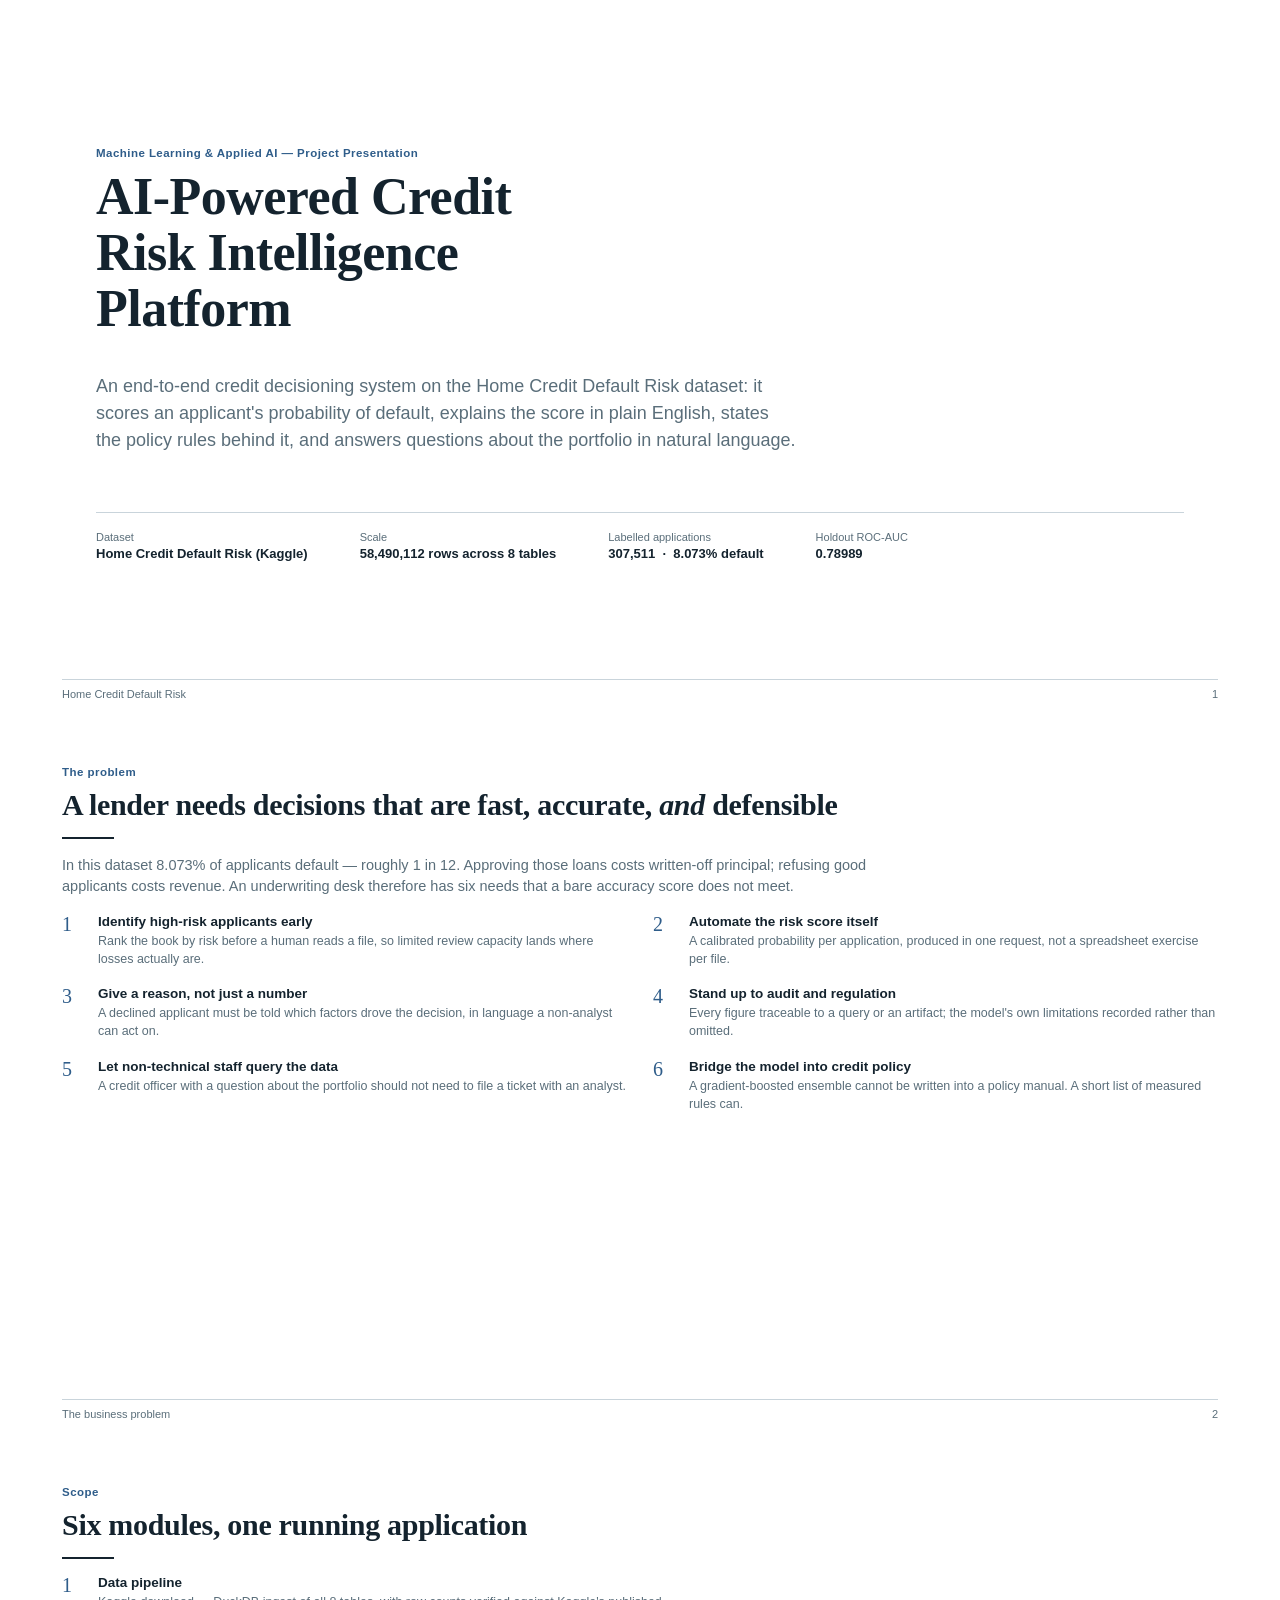
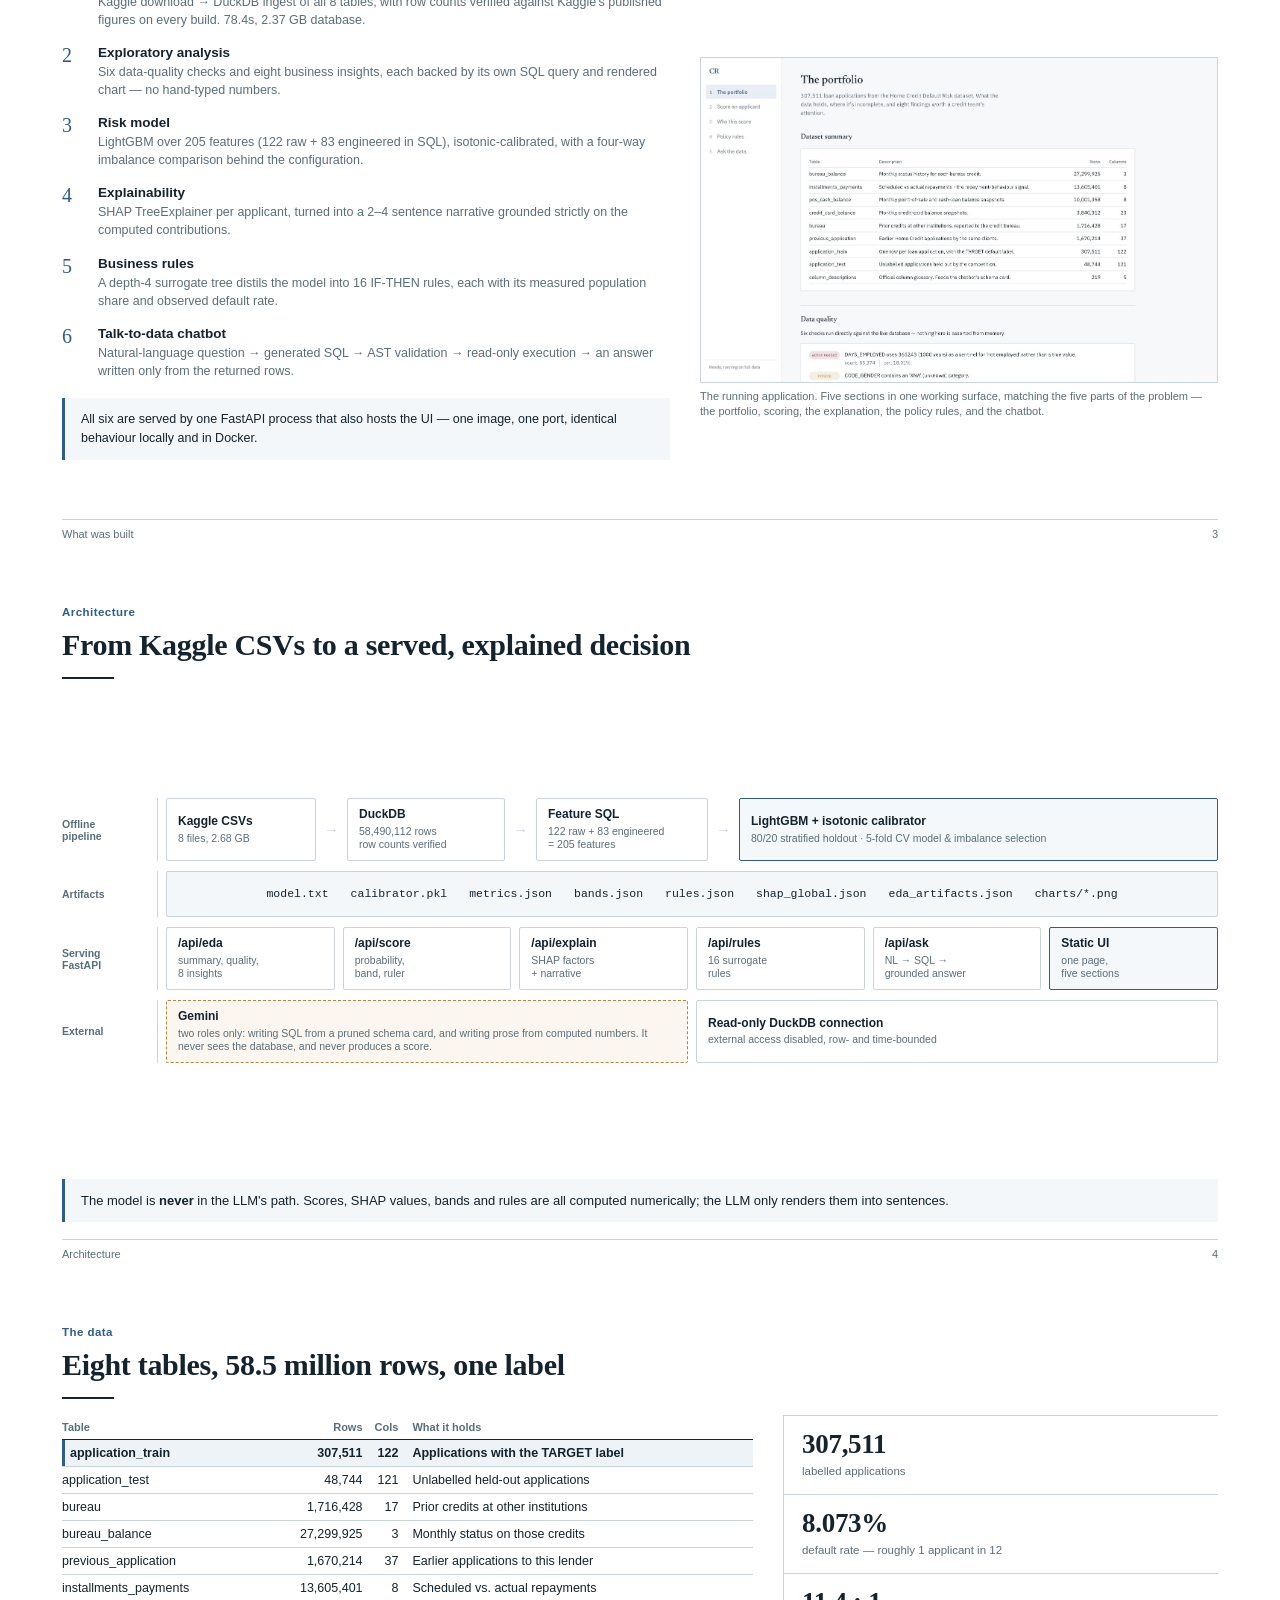
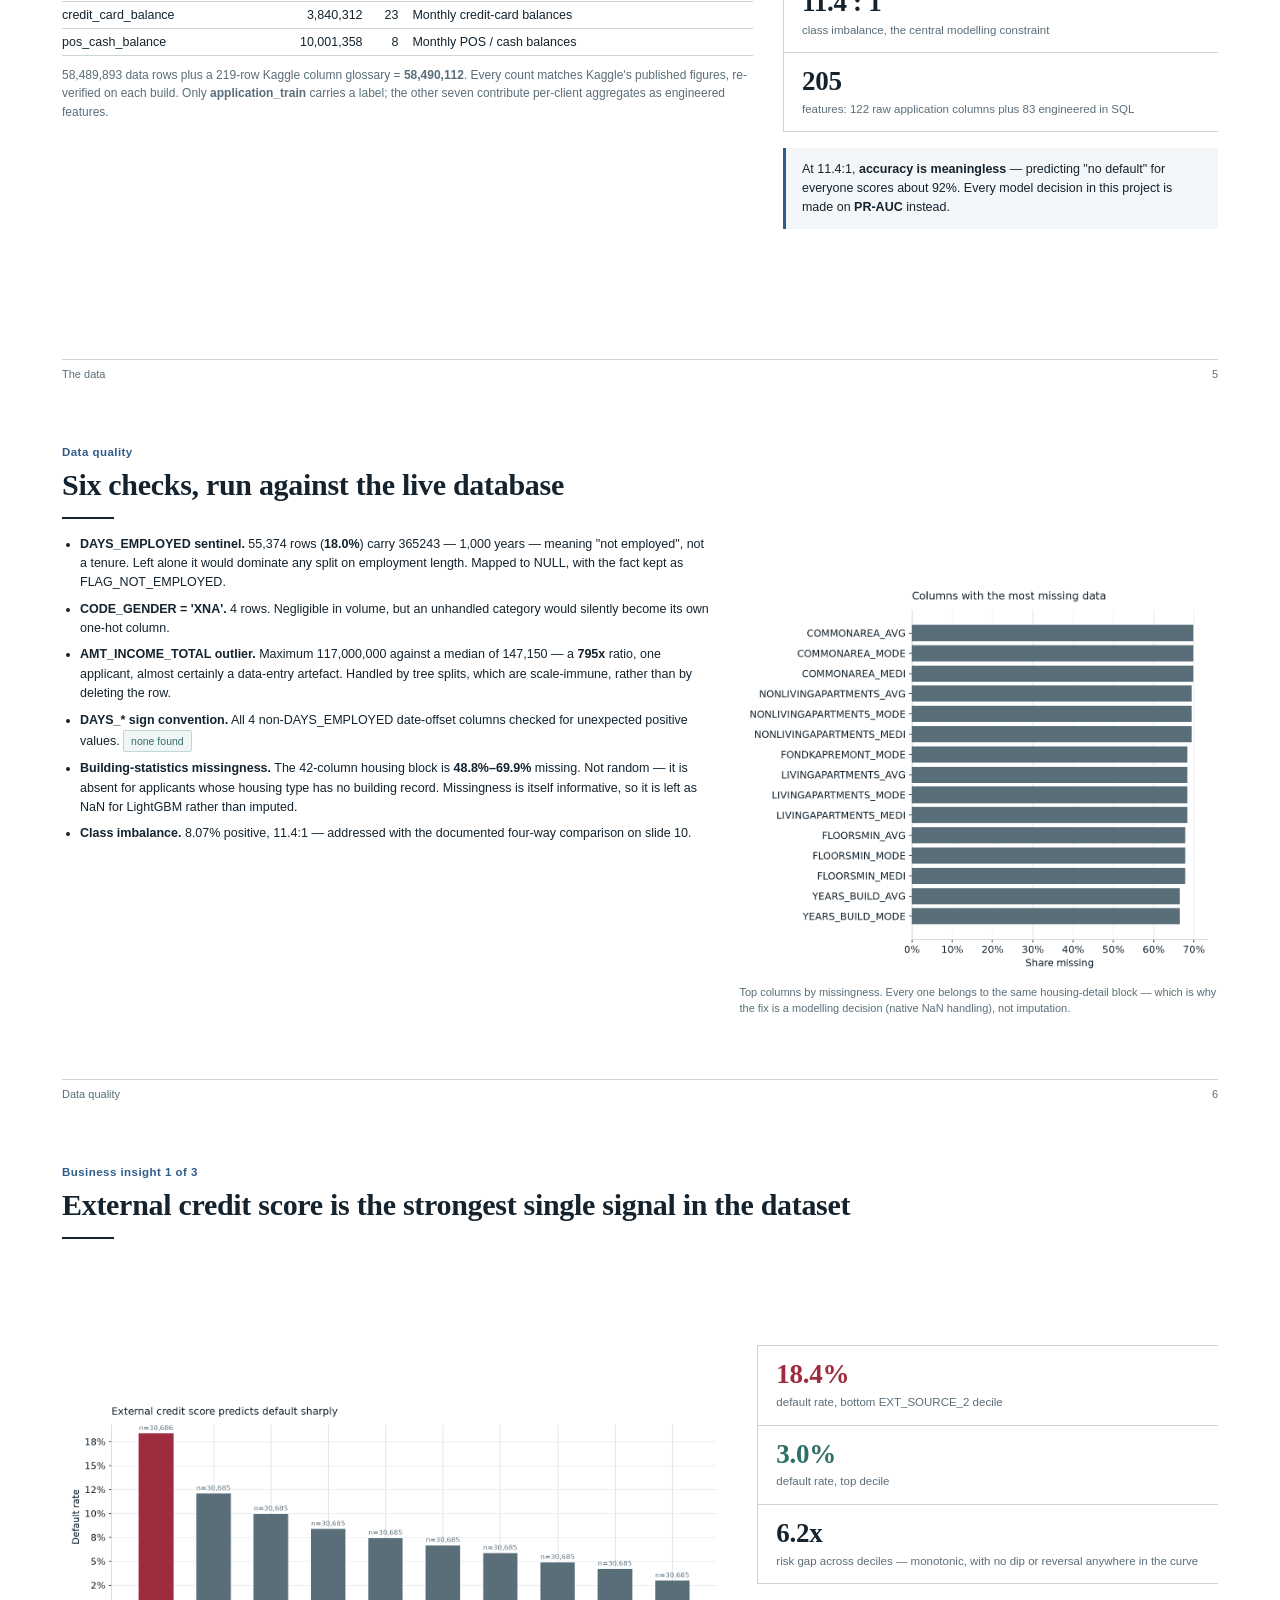
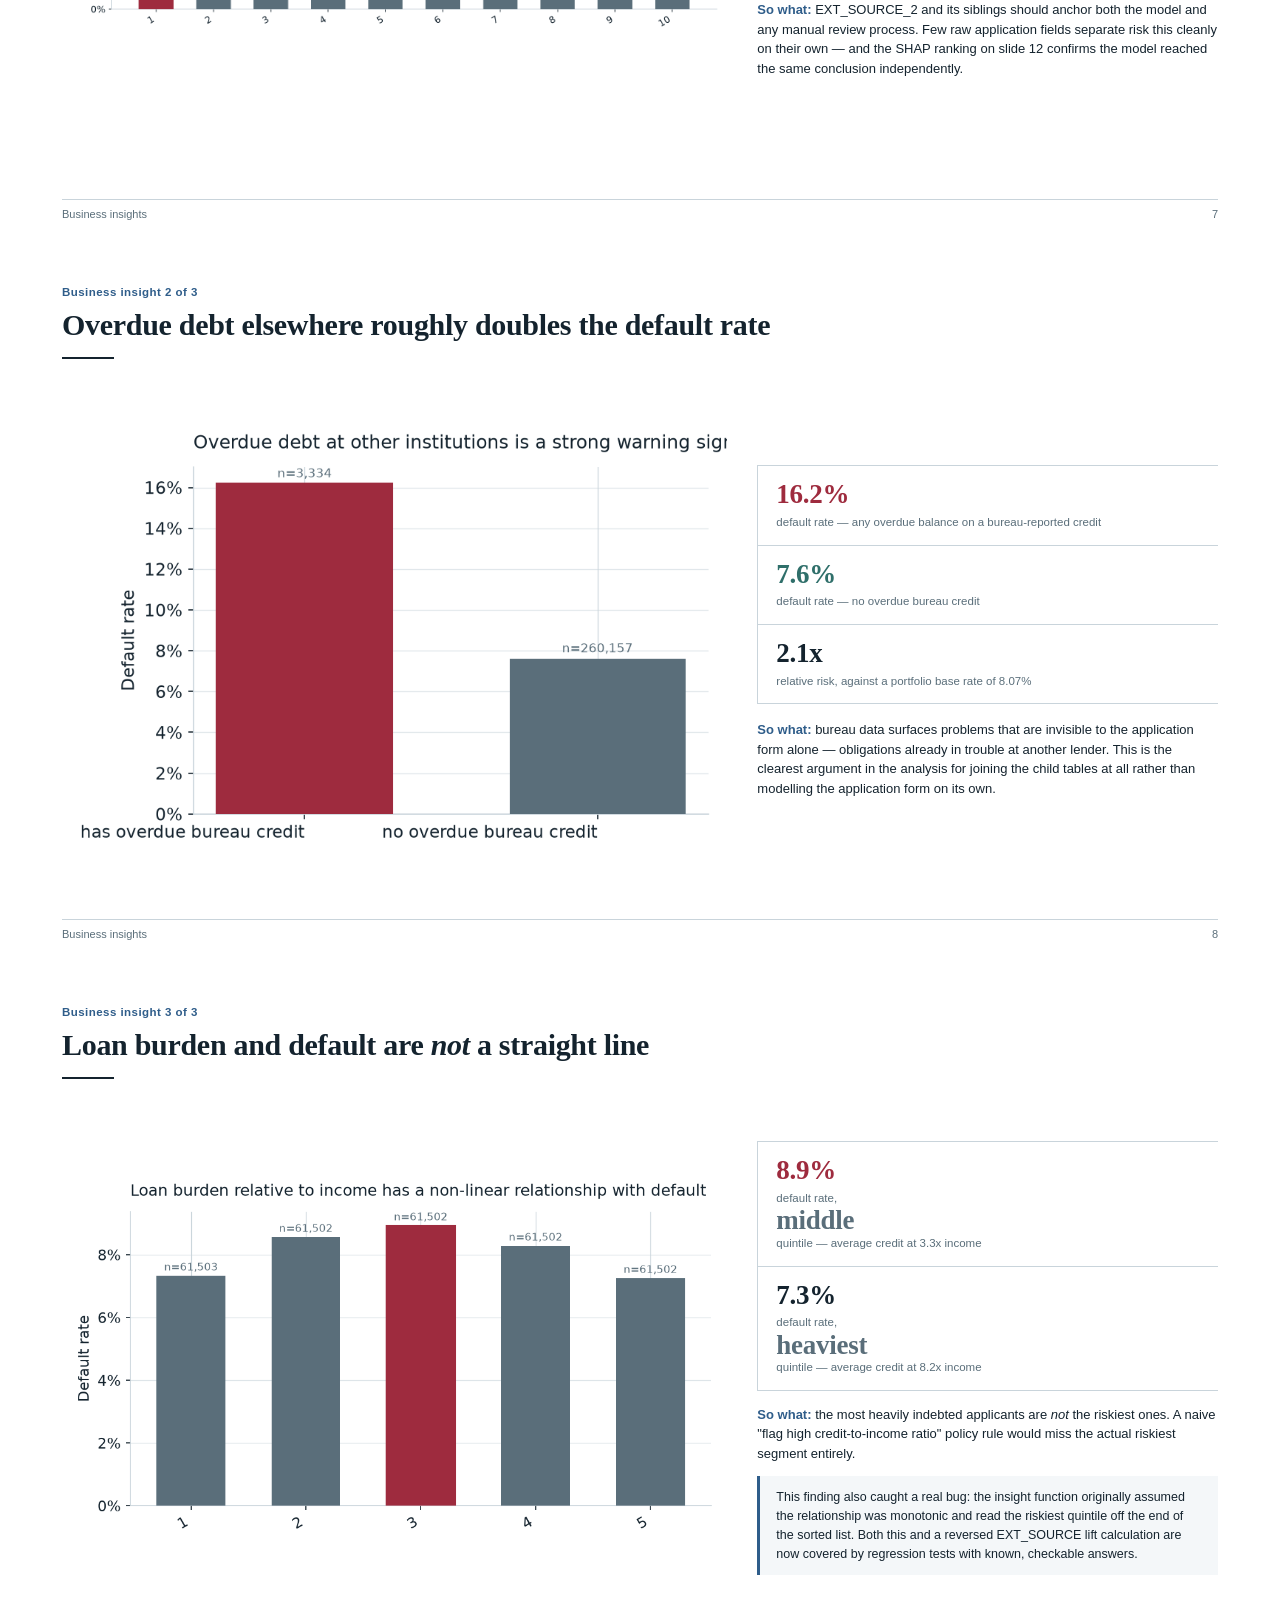
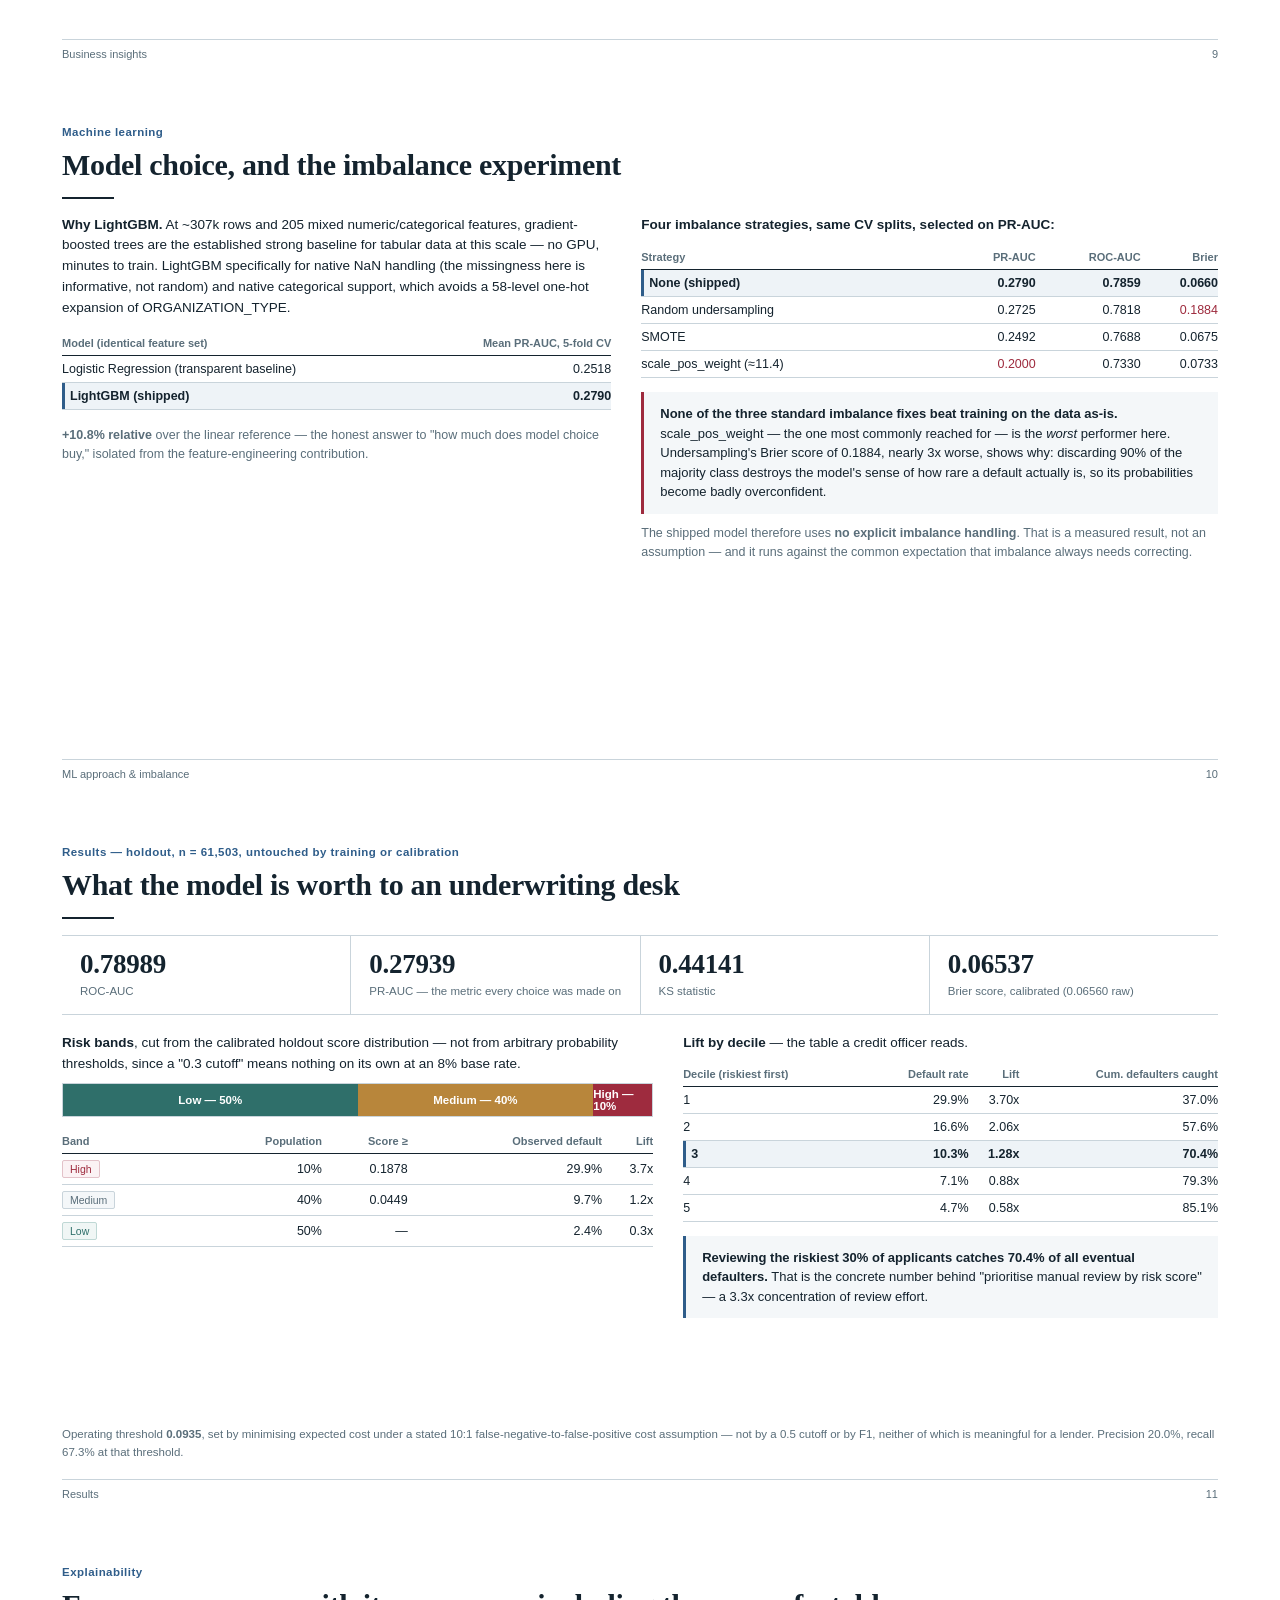
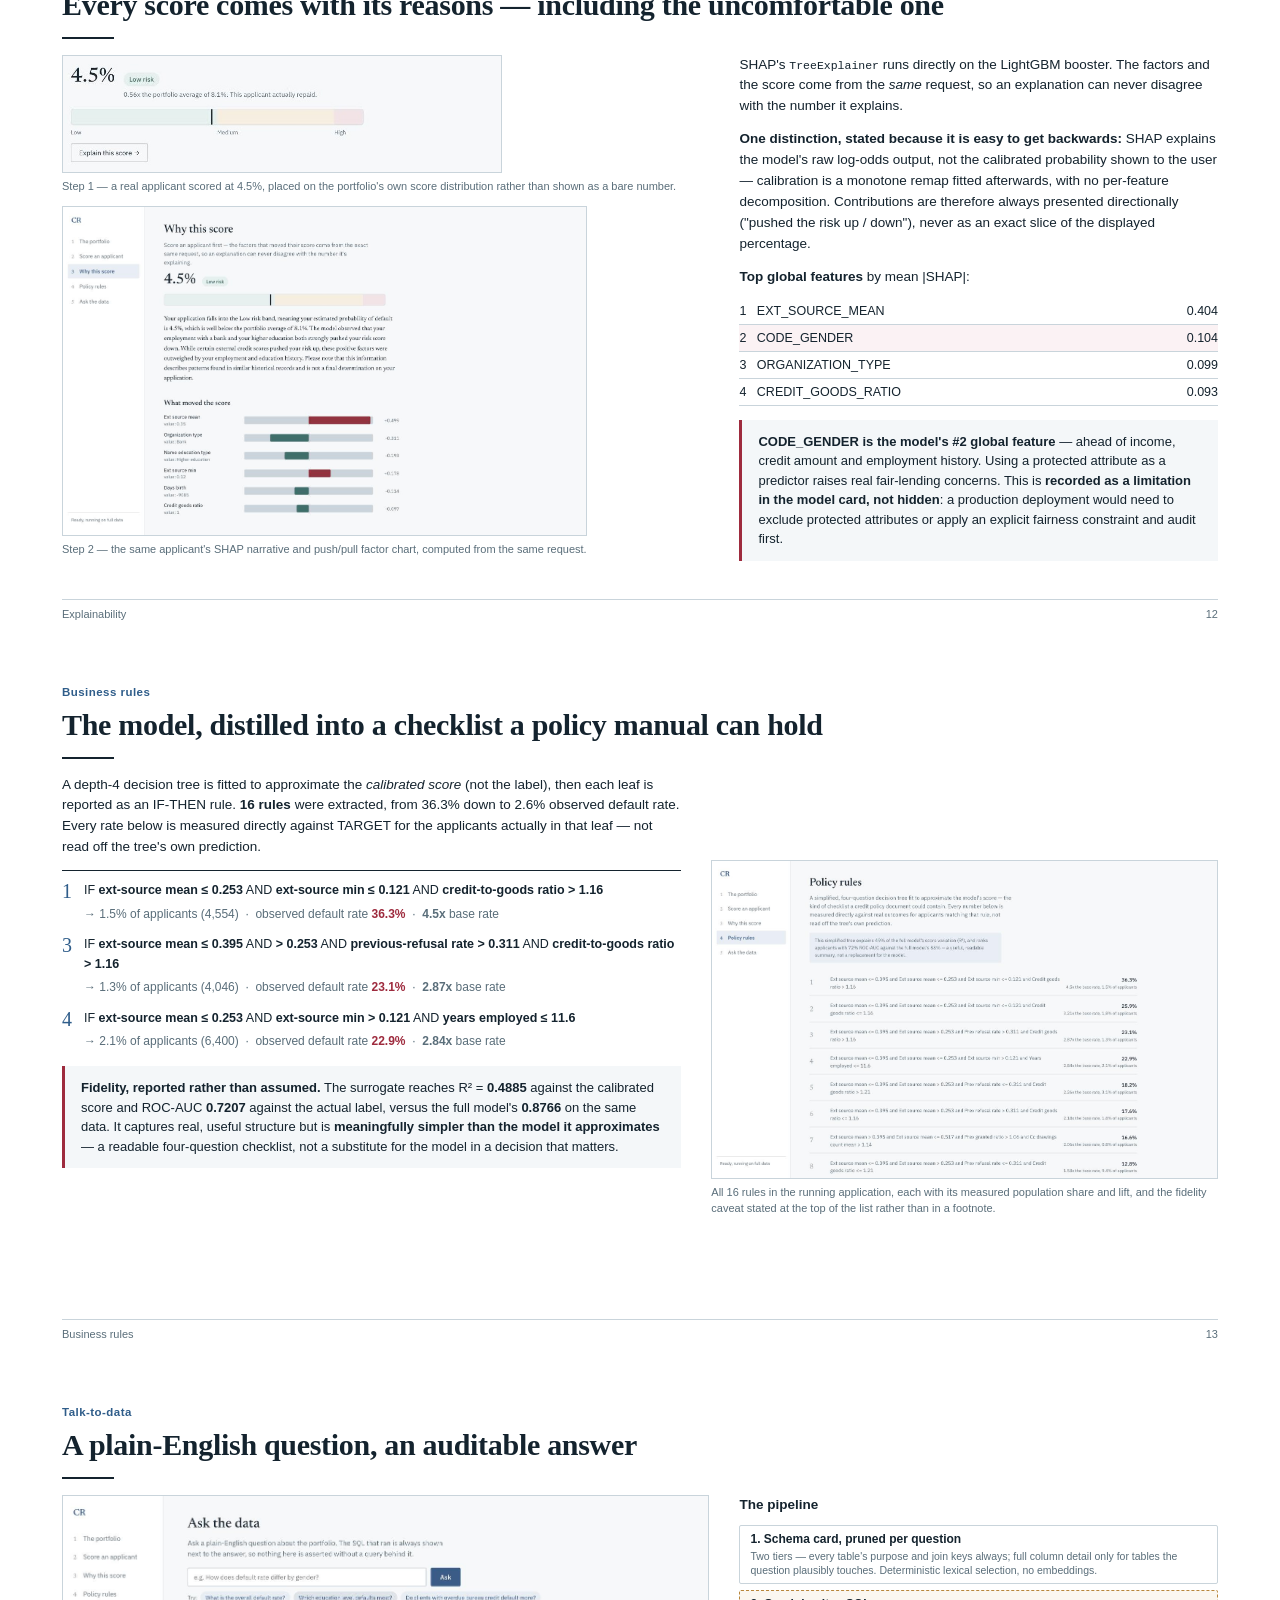
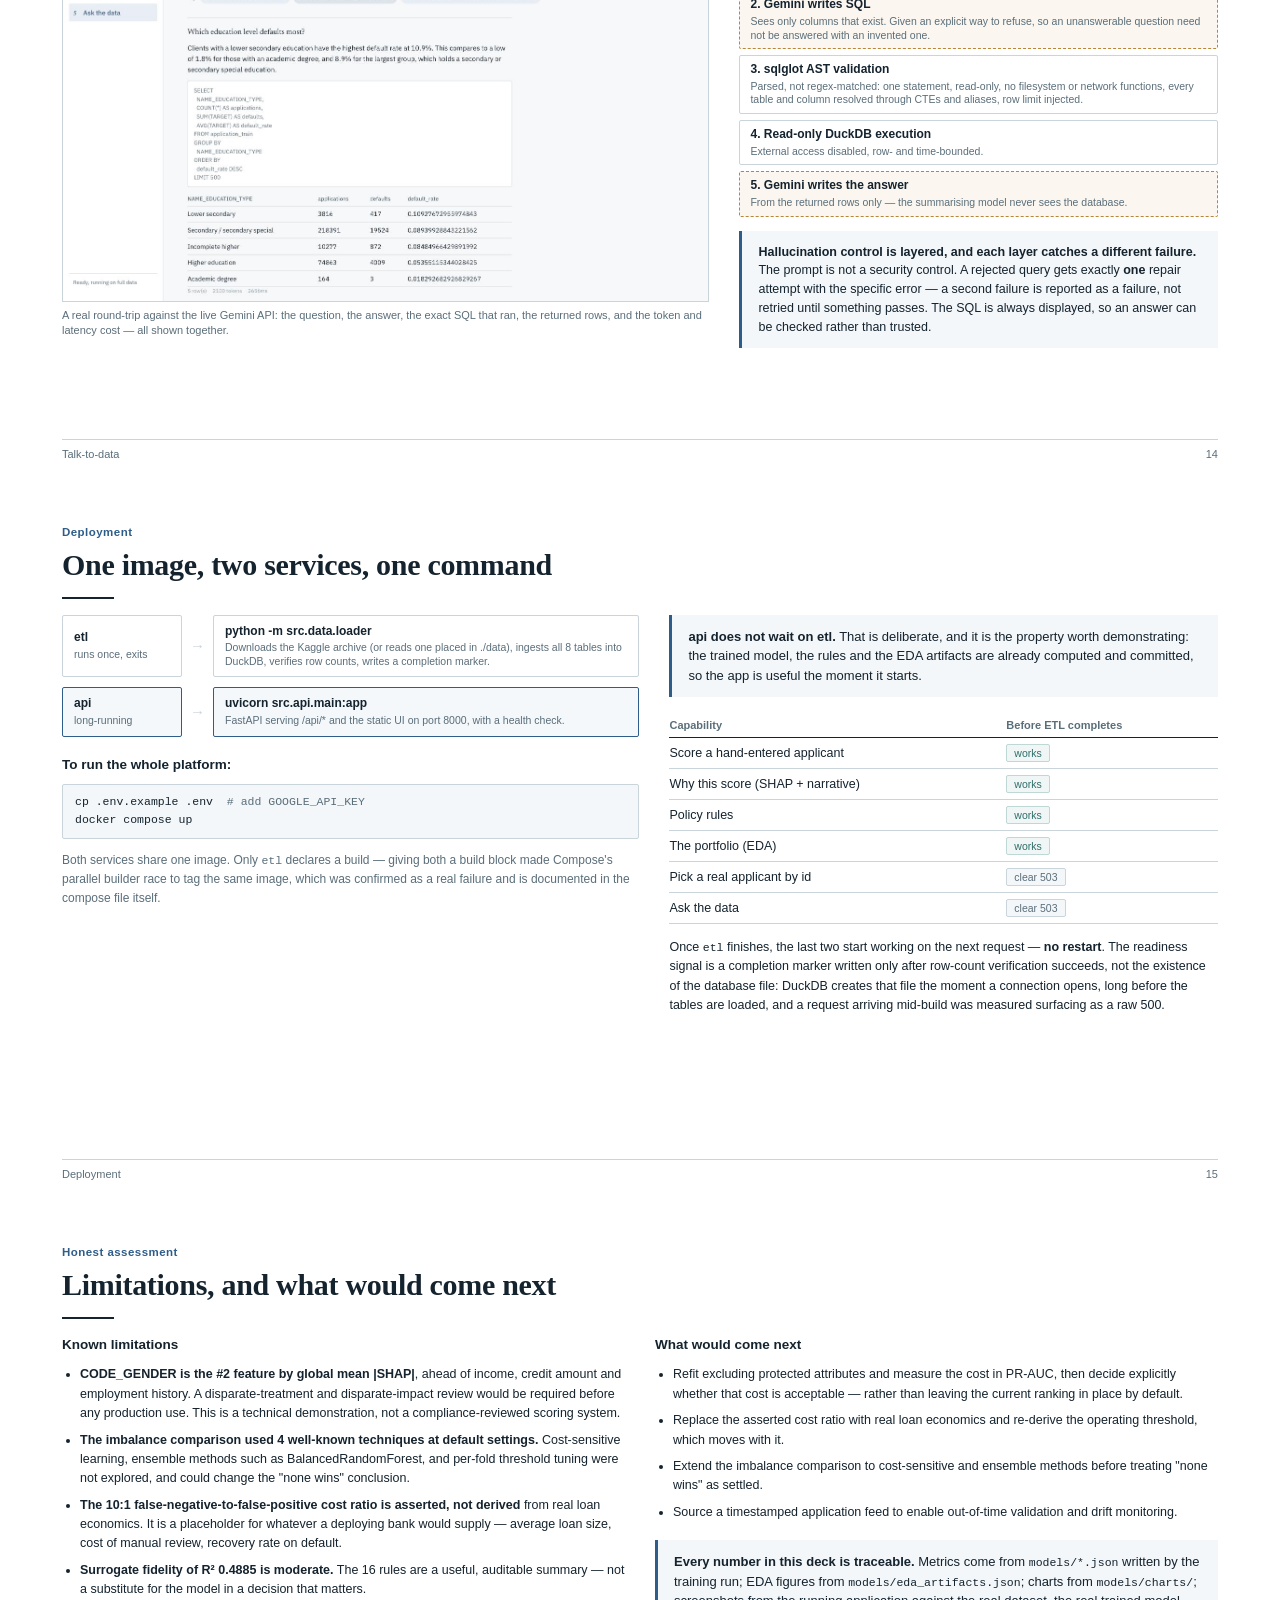
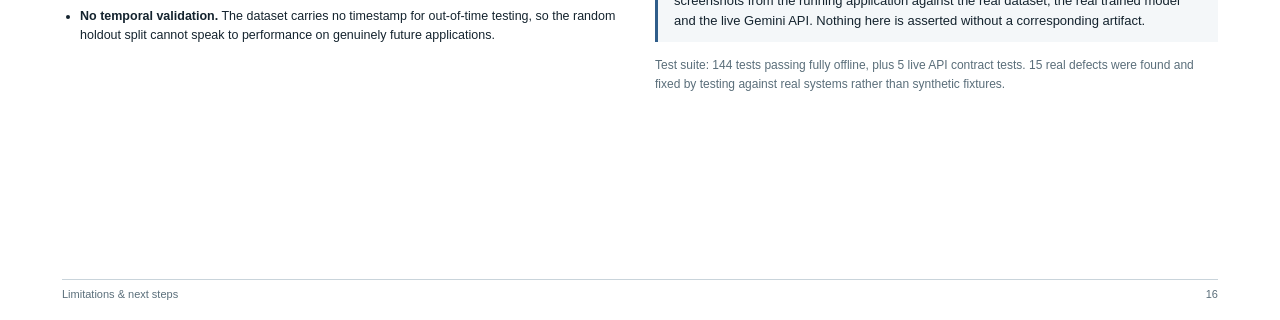
==== commit c4021119: "updates" ====
--- a/documents/presentation.html
+++ b/documents/presentation.html
@@ -610,12 +610,12 @@
   <div class="cols">
     <div class="col" style="flex:1.15; display:flex; flex-direction:column; gap:12px">
       <figure>
-        <img class="shot" src="screenshots/02_score_result.jpg" alt="Score result — probability, band and risk ruler">
+        <img class="shot" style="width:auto; max-height:118px" src="screenshots/02_score_result.jpg" alt="Score result — probability, band and risk ruler">
         <figcaption>Step 1 — a real applicant scored at 4.5%, placed on the
         portfolio's own score distribution rather than shown as a bare number.</figcaption>
       </figure>
       <figure>
-        <img class="shot" src="screenshots/03_explain.jpg" alt="Why this score — SHAP narrative and push/pull factor chart">
+        <img class="shot" style="width:auto; max-height:330px" src="screenshots/03_explain.jpg" alt="Why this score — SHAP narrative and push/pull factor chart">
         <figcaption>Step 2 — the same applicant's SHAP narrative and push/pull
         factor chart, computed from the same request.</figcaption>
       </figure>
